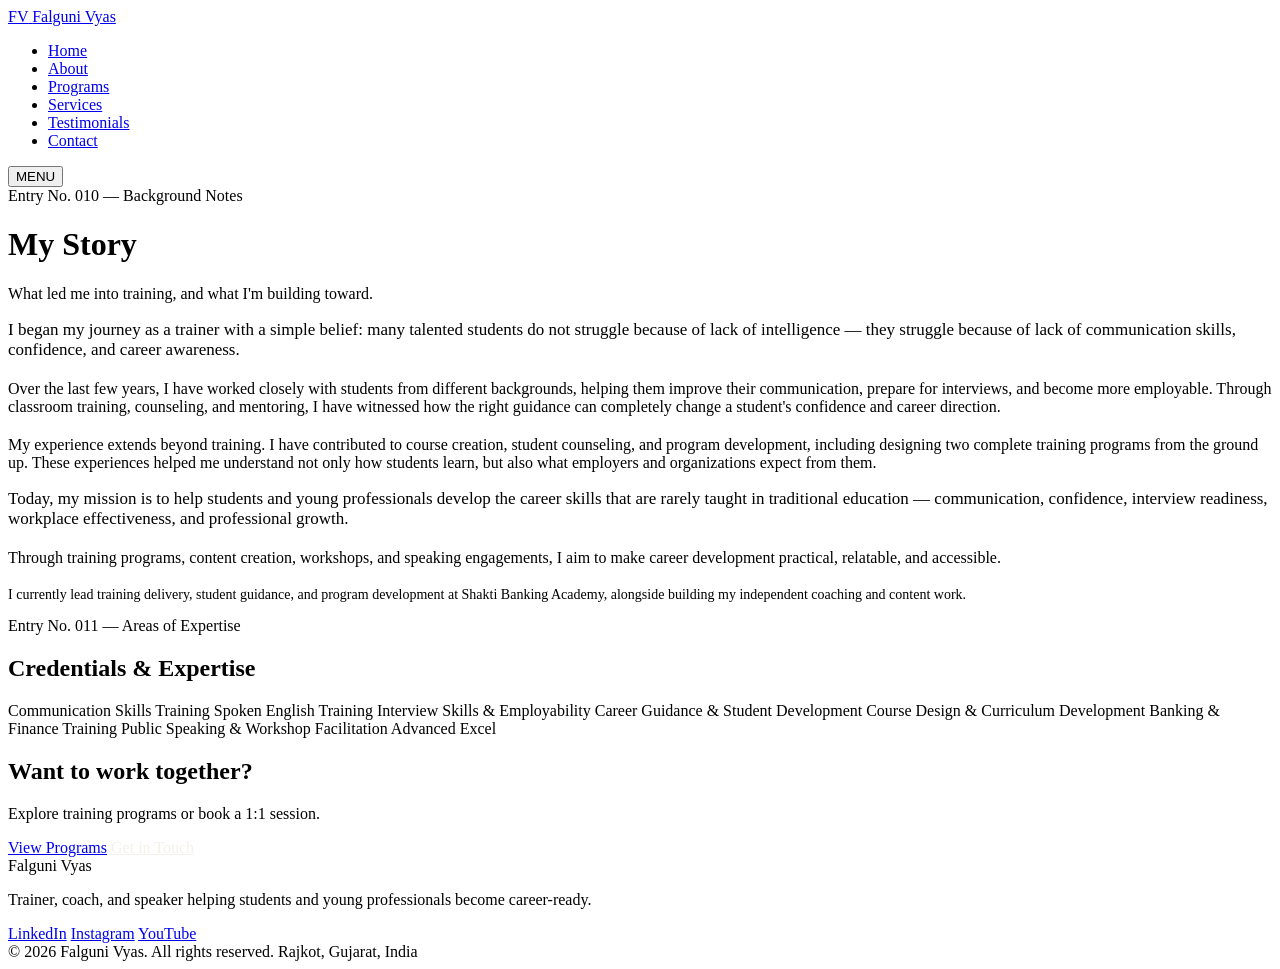
==== about.html @ 24bd7024 "Add files via upload" ====
<!DOCTYPE html>
<html lang="en">
<head>
<meta charset="UTF-8">
<meta name="viewport" content="width=device-width, initial-scale=1.0">
<title>About — Falguni Vyas</title>
<meta name="description" content="The story behind Falguni Vyas's work in communication, employability, and career guidance training.">
<link rel="stylesheet" href="assets/css/style.css">
</head>
<body>

<header class="site-header">
  <nav class="nav">
    <a href="index.html" class="brand">
      <span class="brand-mark">FV</span>
      <span class="brand-name">Falguni Vyas</span>
    </a>
    <ul class="nav-links">
      <li><a href="index.html">Home</a></li>
      <li><a href="about.html" class="active">About</a></li>
      <li><a href="programs.html">Programs</a></li>
      <li><a href="services.html">Services</a></li>
      <li><a href="testimonials.html">Testimonials</a></li>
      <li><a href="contact.html">Contact</a></li>
    </ul>
    <button class="nav-toggle" aria-label="Toggle menu">MENU</button>
  </nav>
</header>

<div class="page-header">
  <div class="wrap">
    <div class="entry-no">Entry No. 010 — Background Notes</div>
    <h1>My Story</h1>
    <p>What led me into training, and what I'm building toward.</p>
  </div>
</div>

<main>
  <section>
    <div class="wrap">
      <div class="split-2">
        <div>
          <p style="font-size:17px;color:var(--ink);">
            I began my journey as a trainer with a simple belief: many talented students do not struggle because of lack of intelligence — they struggle because of lack of communication skills, confidence, and career awareness.
          </p>
          <p style="margin-top:20px;">
            Over the last few years, I have worked closely with students from different backgrounds, helping them improve their communication, prepare for interviews, and become more employable. Through classroom training, counseling, and mentoring, I have witnessed how the right guidance can completely change a student's confidence and career direction.
          </p>
          <p style="margin-top:20px;">
            My experience extends beyond training. I have contributed to course creation, student counseling, and program development, including designing two complete training programs from the ground up. These experiences helped me understand not only how students learn, but also what employers and organizations expect from them.
          </p>
        </div>
        <div>
          <p style="font-size:17px;color:var(--ink);">
            Today, my mission is to help students and young professionals develop the career skills that are rarely taught in traditional education — communication, confidence, interview readiness, workplace effectiveness, and professional growth.
          </p>
          <p style="margin-top:20px;">
            Through training programs, content creation, workshops, and speaking engagements, I aim to make career development practical, relatable, and accessible.
          </p>
          <p style="margin-top:20px;font-size:14px;">
            I currently lead training delivery, student guidance, and program development at Shakti Banking Academy, alongside building my independent coaching and content work.
          </p>
        </div>
      </div>

      <div class="divider"></div>

      <div class="entry-no">Entry No. 011 — Areas of Expertise</div>
      <h2>Credentials &amp; Expertise</h2>
      <div class="credential-tags">
        <span>Communication Skills Training</span>
        <span>Spoken English Training</span>
        <span>Interview Skills &amp; Employability</span>
        <span>Career Guidance &amp; Student Development</span>
        <span>Course Design &amp; Curriculum Development</span>
        <span>Banking &amp; Finance Training</span>
        <span>Public Speaking &amp; Workshop Facilitation</span>
        <span>Advanced Excel</span>
      </div>
    </div>
  </section>

  <section class="cta-band">
    <div class="wrap">
      <h2>Want to work together?</h2>
      <p>Explore training programs or book a 1:1 session.</p>
      <div class="btn-row">
        <a href="programs.html" class="btn btn-brass">View Programs</a>
        <a href="contact.html" class="btn btn-outline" style="color:#F4F1EA;border-color:#F4F1EA;">Get in Touch</a>
      </div>
    </div>
  </section>
</main>

<footer class="site-footer">
  <div class="wrap">
    <div class="footer-grid">
      <div>
        <div class="footer-brand">Falguni Vyas</div>
        <p class="footer-tag">Trainer, coach, and speaker helping students and young professionals become career-ready.</p>
      </div>
      <div class="footer-socials">
        <a href="https://www.linkedin.com/in/falguni-vyas" target="_blank" rel="noopener">LinkedIn</a>
        <a href="https://instagram.com/falgunievyas" target="_blank" rel="noopener">Instagram</a>
        <a href="https://youtube.com/@falgunivyas-neurogpt" target="_blank" rel="noopener">YouTube</a>
      </div>
    </div>
    <div class="wrap" style="padding:0;">
      <div class="footer-bottom">
        <span>&copy; 2026 Falguni Vyas. All rights reserved.</span>
        <span>Rajkot, Gujarat, India</span>
      </div>
    </div>
  </div>
</footer>

<script src="assets/js/main.js"></script>
</body>
</html>
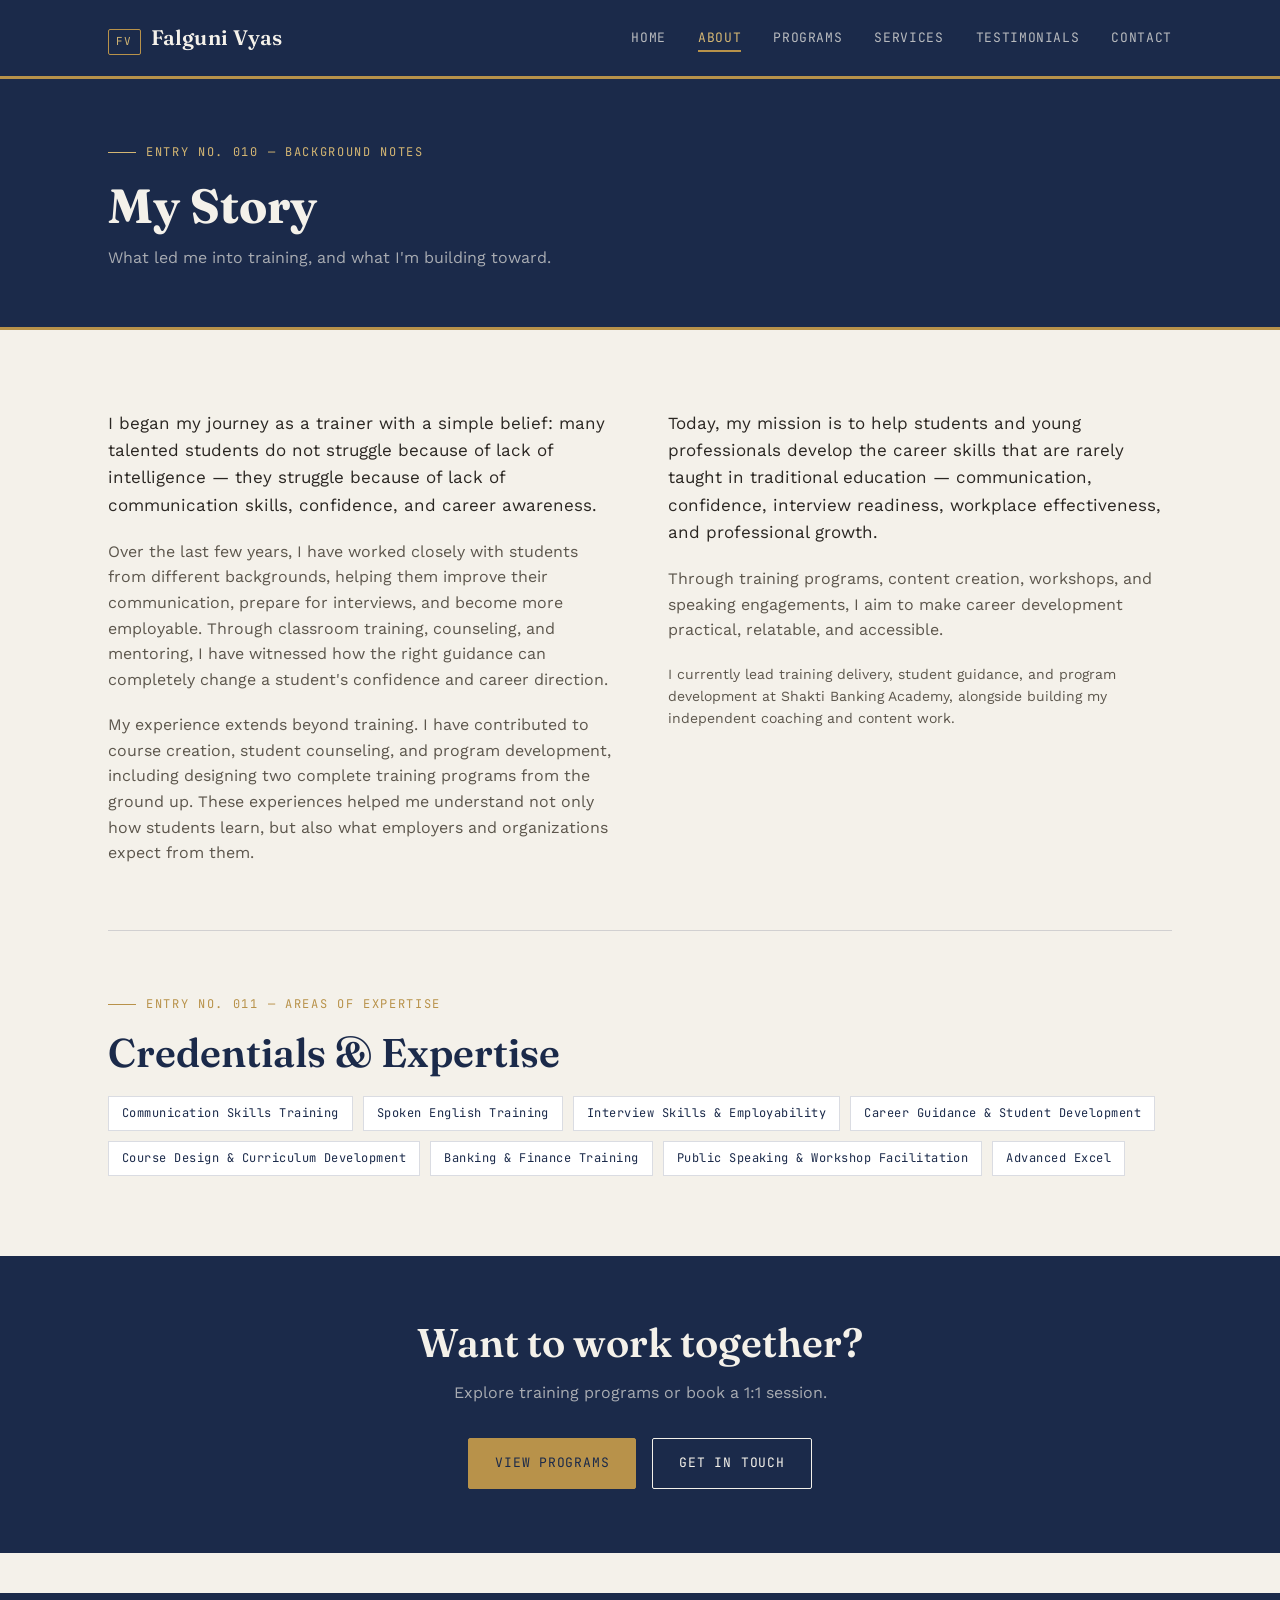
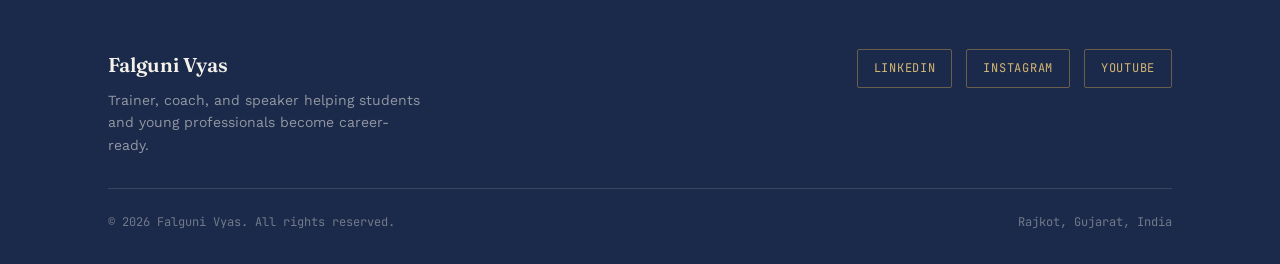
==== commit d2e66226: "Add files via upload" ====
--- a/about.html
+++ b/about.html
@@ -5,7 +5,7 @@
 <meta name="viewport" content="width=device-width, initial-scale=1.0">
 <title>About — Falguni Vyas</title>
 <meta name="description" content="The story behind Falguni Vyas's work in communication, employability, and career guidance training.">
-<link rel="stylesheet" href="assets/css/style.css">
+<link rel="stylesheet" href="style.css">
 </head>
 <body>
 
@@ -114,6 +114,6 @@
   </div>
 </footer>
 
-<script src="assets/js/main.js"></script>
+<script src="main.js"></script>
 </body>
 </html>
--- a/style.css
+++ b/style.css
@@ -0,0 +1,807 @@
+/* ============================================
+   FALGUNI VYAS — PERSONAL PORTFOLIO
+   Theme: The Ledger (passbook / banking motif)
+   ============================================ */
+
+@import url('https://fonts.googleapis.com/css2?family=Fraunces:ital,opsz,wght@0,9..144,400;0,9..144,500;0,9..144,600;0,9..144,700;1,9..144,500&family=Work+Sans:wght@400;500;600;700&family=JetBrains+Mono:wght@400;500;600&display=swap');
+
+:root {
+  /* Color tokens */
+  --navy: #1B2A4A;
+  --navy-light: #2E3F63;
+  --brass: #B8924A;
+  --brass-soft: #D4B673;
+  --paper: #F4F1EA;
+  --paper-dim: #ECE7DA;
+  --ink: #2A2622;
+  --ink-soft: #5C564C;
+  --maroon: #7A2E2E;
+  --line: rgba(27, 42, 74, 0.16);
+  --line-soft: rgba(27, 42, 74, 0.08);
+
+  /* Type */
+  --font-display: 'Fraunces', serif;
+  --font-body: 'Work Sans', sans-serif;
+  --font-mono: 'JetBrains Mono', monospace;
+
+  /* Layout */
+  --max-width: 1120px;
+  --radius: 2px;
+}
+
+* { box-sizing: border-box; margin: 0; padding: 0; }
+
+html { scroll-behavior: smooth; }
+
+body {
+  font-family: var(--font-body);
+  background: var(--paper);
+  color: var(--ink);
+  line-height: 1.6;
+  font-size: 16px;
+  -webkit-font-smoothing: antialiased;
+}
+
+img { max-width: 100%; display: block; }
+
+a { color: inherit; text-decoration: none; }
+
+::selection { background: var(--brass-soft); color: var(--navy); }
+
+:focus-visible {
+  outline: 2px solid var(--brass);
+  outline-offset: 3px;
+}
+
+@media (prefers-reduced-motion: reduce) {
+  *, *::before, *::after {
+    animation-duration: 0.01ms !important;
+    transition-duration: 0.01ms !important;
+    scroll-behavior: auto !important;
+  }
+}
+
+/* ============================================
+   TEXTURE — faint ledger ruling on the page
+   ============================================ */
+.ledger-bg {
+  background-image: repeating-linear-gradient(
+    to bottom,
+    transparent 0,
+    transparent 38px,
+    var(--line-soft) 38px,
+    var(--line-soft) 39px
+  );
+}
+
+/* ============================================
+   LAYOUT SHELL
+   ============================================ */
+.wrap {
+  max-width: var(--max-width);
+  margin: 0 auto;
+  padding: 0 28px;
+}
+
+section { padding: 80px 0; }
+@media (max-width: 720px) {
+  section { padding: 56px 0; }
+}
+
+/* ============================================
+   HEADER / NAV — styled as a passbook cover strip
+   ============================================ */
+.site-header {
+  background: var(--navy);
+  border-bottom: 3px solid var(--brass);
+  position: sticky;
+  top: 0;
+  z-index: 100;
+}
+
+.nav {
+  max-width: var(--max-width);
+  margin: 0 auto;
+  padding: 0 28px;
+  display: flex;
+  align-items: center;
+  justify-content: space-between;
+  height: 76px;
+}
+
+.brand {
+  display: flex;
+  align-items: baseline;
+  gap: 10px;
+  color: var(--paper);
+}
+
+.brand-mark {
+  font-family: var(--font-mono);
+  font-size: 11px;
+  letter-spacing: 0.12em;
+  color: var(--brass-soft);
+  border: 1px solid var(--brass);
+  padding: 3px 7px;
+  border-radius: var(--radius);
+}
+
+.brand-name {
+  font-family: var(--font-display);
+  font-weight: 600;
+  font-size: 21px;
+  letter-spacing: 0.01em;
+}
+
+.nav-links {
+  display: flex;
+  gap: 32px;
+  list-style: none;
+  font-family: var(--font-mono);
+  font-size: 13px;
+  letter-spacing: 0.05em;
+  text-transform: uppercase;
+}
+
+.nav-links a {
+  color: rgba(244, 241, 234, 0.72);
+  position: relative;
+  padding: 4px 0;
+  transition: color 0.2s ease;
+}
+
+.nav-links a:hover,
+.nav-links a.active {
+  color: var(--brass-soft);
+}
+
+.nav-links a.active::after {
+  content: '';
+  position: absolute;
+  bottom: -2px;
+  left: 0;
+  right: 0;
+  height: 2px;
+  background: var(--brass);
+}
+
+.nav-toggle {
+  display: none;
+  background: none;
+  border: 1px solid var(--brass);
+  color: var(--paper);
+  font-family: var(--font-mono);
+  font-size: 12px;
+  padding: 8px 12px;
+  cursor: pointer;
+  border-radius: var(--radius);
+}
+
+@media (max-width: 760px) {
+  .nav-links {
+    position: absolute;
+    top: 76px;
+    left: 0;
+    right: 0;
+    background: var(--navy);
+    flex-direction: column;
+    gap: 0;
+    border-bottom: 3px solid var(--brass);
+    display: none;
+  }
+  .nav-links.open { display: flex; }
+  .nav-links a {
+    display: block;
+    padding: 16px 28px;
+    border-top: 1px solid rgba(244,241,234,0.08);
+  }
+  .nav-links a.active::after { display: none; }
+  .nav-links a.active { background: rgba(184,146,74,0.12); }
+  .nav-toggle { display: block; }
+}
+
+/* ============================================
+   EYEBROW / ENTRY NUMBER — ledger entry styling
+   ============================================ */
+.entry-no {
+  font-family: var(--font-mono);
+  font-size: 12px;
+  letter-spacing: 0.14em;
+  text-transform: uppercase;
+  color: var(--brass);
+  display: flex;
+  align-items: center;
+  gap: 10px;
+  margin-bottom: 16px;
+}
+
+.entry-no::before {
+  content: '';
+  width: 28px;
+  height: 1px;
+  background: var(--brass);
+}
+
+/* ============================================
+   TYPOGRAPHY
+   ============================================ */
+h1, h2, h3, h4 {
+  font-family: var(--font-display);
+  color: var(--navy);
+  font-weight: 600;
+  line-height: 1.15;
+}
+
+h1 { font-size: clamp(38px, 5.4vw, 64px); font-weight: 700; }
+h2 { font-size: clamp(28px, 3.6vw, 40px); }
+h3 { font-size: clamp(20px, 2.4vw, 24px); }
+
+p { color: var(--ink-soft); }
+
+.lede {
+  font-size: clamp(17px, 1.6vw, 20px);
+  color: var(--ink-soft);
+  max-width: 620px;
+}
+
+.mono-label {
+  font-family: var(--font-mono);
+  font-size: 12px;
+  letter-spacing: 0.1em;
+  text-transform: uppercase;
+  color: var(--ink-soft);
+}
+
+/* ============================================
+   BUTTONS
+   ============================================ */
+.btn {
+  display: inline-flex;
+  align-items: center;
+  gap: 8px;
+  font-family: var(--font-mono);
+  font-size: 13px;
+  letter-spacing: 0.06em;
+  text-transform: uppercase;
+  padding: 14px 26px;
+  border-radius: var(--radius);
+  border: 1px solid transparent;
+  cursor: pointer;
+  transition: transform 0.15s ease, background 0.2s ease, color 0.2s ease, border-color 0.2s ease;
+}
+
+.btn-primary {
+  background: var(--navy);
+  color: var(--paper);
+  border-color: var(--navy);
+}
+.btn-primary:hover { background: var(--navy-light); transform: translateY(-1px); }
+
+.btn-brass {
+  background: var(--brass);
+  color: var(--navy);
+  border-color: var(--brass);
+}
+.btn-brass:hover { background: var(--brass-soft); transform: translateY(-1px); }
+
+.btn-outline {
+  background: transparent;
+  color: var(--navy);
+  border-color: var(--navy);
+}
+.btn-outline:hover { background: var(--navy); color: var(--paper); }
+
+.btn-row { display: flex; gap: 16px; flex-wrap: wrap; margin-top: 32px; }
+
+/* ============================================
+   HERO
+   ============================================ */
+.hero {
+  padding: 100px 0 80px;
+  position: relative;
+}
+
+.hero-grid {
+  display: grid;
+  grid-template-columns: 1.3fr 0.9fr;
+  gap: 64px;
+  align-items: center;
+}
+
+@media (max-width: 880px) {
+  .hero-grid { grid-template-columns: 1fr; gap: 40px; }
+}
+
+.hero-portrait {
+  position: relative;
+  background: var(--navy);
+  border: 1px solid var(--brass);
+  padding: 18px;
+}
+
+.hero-portrait img {
+  width: 100%;
+  aspect-ratio: 4/5;
+  object-fit: cover;
+  filter: grayscale(8%) contrast(1.02);
+}
+
+.hero-portrait-cap {
+  font-family: var(--font-mono);
+  font-size: 11px;
+  letter-spacing: 0.08em;
+  color: var(--brass-soft);
+  text-transform: uppercase;
+  padding-top: 12px;
+  display: flex;
+  justify-content: space-between;
+}
+
+.tagline-stamp {
+  position: absolute;
+  top: -18px;
+  right: -18px;
+  background: var(--maroon);
+  color: var(--paper);
+  font-family: var(--font-mono);
+  font-size: 11px;
+  letter-spacing: 0.08em;
+  text-transform: uppercase;
+  padding: 10px 14px;
+  border: 1px solid rgba(244,241,234,0.4);
+  transform: rotate(4deg);
+  box-shadow: 0 4px 14px rgba(0,0,0,0.18);
+}
+
+/* ============================================
+   LEDGER STAT ROWS — signature element
+   ============================================ */
+.ledger-book {
+  background: #fff;
+  border: 1px solid var(--line);
+  box-shadow: 0 2px 0 var(--line), 0 18px 40px -24px rgba(27,42,74,0.25);
+}
+
+.ledger-head {
+  display: grid;
+  grid-template-columns: 1fr 140px;
+  padding: 14px 24px;
+  background: var(--navy);
+  color: var(--brass-soft);
+  font-family: var(--font-mono);
+  font-size: 11px;
+  letter-spacing: 0.1em;
+  text-transform: uppercase;
+}
+
+.ledger-row {
+  display: grid;
+  grid-template-columns: 1fr 140px;
+  align-items: baseline;
+  padding: 20px 24px;
+  border-bottom: 1px solid var(--line-soft);
+  gap: 16px;
+}
+
+.ledger-row:last-child { border-bottom: none; }
+
+.ledger-row .desc { color: var(--ink); font-size: 15px; }
+.ledger-row .desc strong { color: var(--navy); }
+
+.ledger-row .amount {
+  font-family: var(--font-mono);
+  font-size: 19px;
+  font-weight: 600;
+  color: var(--maroon);
+  text-align: right;
+}
+
+@media (max-width: 560px) {
+  .ledger-head, .ledger-row { grid-template-columns: 1fr; gap: 4px; }
+  .ledger-row .amount { text-align: left; font-size: 22px; }
+  .ledger-head .col-2 { display: none; }
+}
+
+/* ============================================
+   CARD GRID — used for Programs / Services
+   ============================================ */
+.card-grid {
+  display: grid;
+  grid-template-columns: repeat(2, 1fr);
+  gap: 1px;
+  background: var(--line);
+  border: 1px solid var(--line);
+}
+
+@media (max-width: 720px) {
+  .card-grid { grid-template-columns: 1fr; }
+}
+
+.card {
+  background: var(--paper);
+  padding: 36px;
+  position: relative;
+  transition: background 0.2s ease;
+}
+
+.card:hover { background: #fff; }
+
+.card .entry-no { margin-bottom: 14px; }
+
+.card h3 { margin-bottom: 12px; }
+
+.card p { font-size: 15px; }
+
+.card-tag {
+  display: inline-block;
+  margin-top: 18px;
+  font-family: var(--font-mono);
+  font-size: 11px;
+  letter-spacing: 0.08em;
+  text-transform: uppercase;
+  color: var(--navy);
+  border: 1px solid var(--line);
+  padding: 5px 10px;
+}
+
+/* ============================================
+   SERVICE ROW (price-list / ledger style)
+   ============================================ */
+.service-list { border: 1px solid var(--line); background: #fff; }
+
+.service-row {
+  display: grid;
+  grid-template-columns: 90px 1fr auto auto;
+  align-items: center;
+  gap: 20px;
+  padding: 26px 28px;
+  border-bottom: 1px solid var(--line-soft);
+}
+
+.service-row:last-child { border-bottom: none; }
+
+.service-row .idx {
+  font-family: var(--font-mono);
+  color: var(--brass);
+  font-size: 13px;
+}
+
+.service-row h4 {
+  font-family: var(--font-display);
+  font-size: 18px;
+  color: var(--navy);
+  margin-bottom: 4px;
+}
+
+.service-row .sub { font-size: 14px; color: var(--ink-soft); }
+
+.service-row .price {
+  font-family: var(--font-mono);
+  font-size: 16px;
+  color: var(--maroon);
+  font-weight: 600;
+  white-space: nowrap;
+}
+
+@media (max-width: 680px) {
+  .service-row {
+    grid-template-columns: 1fr;
+    gap: 8px;
+  }
+  .service-row .idx { order: -1; }
+}
+
+/* ============================================
+   SECTION HEADERS
+   ============================================ */
+.section-head {
+  margin-bottom: 48px;
+  max-width: 640px;
+}
+
+.section-head h2 { margin-bottom: 14px; }
+
+/* ============================================
+   TESTIMONIALS GRID
+   ============================================ */
+.testi-grid {
+  display: grid;
+  grid-template-columns: repeat(3, 1fr);
+  gap: 20px;
+}
+
+@media (max-width: 900px) { .testi-grid { grid-template-columns: repeat(2, 1fr); } }
+@media (max-width: 600px) { .testi-grid { grid-template-columns: 1fr; } }
+
+.testi-card {
+  background: #fff;
+  border: 1px solid var(--line);
+  padding: 12px;
+  transition: transform 0.2s ease, box-shadow 0.2s ease;
+}
+
+.testi-card:hover {
+  transform: translateY(-3px);
+  box-shadow: 0 14px 28px -18px rgba(27,42,74,0.3);
+}
+
+.testi-card img {
+  width: 100%;
+  border: 1px solid var(--line-soft);
+}
+
+.testi-card .cap {
+  font-family: var(--font-mono);
+  font-size: 11px;
+  color: var(--ink-soft);
+  padding: 10px 4px 4px;
+  text-align: center;
+  letter-spacing: 0.04em;
+}
+
+.testi-placeholder {
+  aspect-ratio: 3/4;
+  background: var(--paper-dim);
+  border: 1px dashed var(--line);
+  display: flex;
+  align-items: center;
+  justify-content: center;
+  font-family: var(--font-mono);
+  font-size: 12px;
+  color: var(--ink-soft);
+  text-align: center;
+  padding: 16px;
+}
+
+/* ============================================
+   TESTIMONIAL QUOTE CARDS — ledger entry style
+   ============================================ */
+.quote-grid {
+  display: grid;
+  grid-template-columns: repeat(3, 1fr);
+  gap: 1px;
+  background: var(--line);
+  border: 1px solid var(--line);
+}
+
+@media (max-width: 900px) { .quote-grid { grid-template-columns: repeat(2, 1fr); } }
+@media (max-width: 620px) { .quote-grid { grid-template-columns: 1fr; } }
+
+.quote-card {
+  background: #fff;
+  padding: 28px 26px;
+  display: flex;
+  flex-direction: column;
+  min-height: 220px;
+}
+
+.quote-card.featured {
+  background: var(--paper);
+  border-left: 3px solid var(--brass);
+}
+
+.quote-mark {
+  font-family: var(--font-display);
+  font-size: 36px;
+  color: var(--brass);
+  line-height: 1;
+  margin-bottom: 6px;
+}
+
+.quote-text {
+  font-size: 14.5px;
+  color: var(--ink);
+  flex-grow: 1;
+  line-height: 1.55;
+}
+
+.quote-footer {
+  display: flex;
+  justify-content: space-between;
+  align-items: baseline;
+  margin-top: 18px;
+  padding-top: 14px;
+  border-top: 1px solid var(--line-soft);
+}
+
+.quote-name {
+  font-family: var(--font-display);
+  font-weight: 600;
+  font-size: 14px;
+  color: var(--navy);
+}
+
+.quote-tag {
+  font-family: var(--font-mono);
+  font-size: 10px;
+  letter-spacing: 0.06em;
+  text-transform: uppercase;
+  color: var(--maroon);
+}
+
+.section-divider-label {
+  font-family: var(--font-mono);
+  font-size: 12px;
+  letter-spacing: 0.1em;
+  text-transform: uppercase;
+  color: var(--ink-soft);
+  display: flex;
+  align-items: center;
+  gap: 14px;
+  margin: 56px 0 24px;
+}
+
+.section-divider-label::after {
+  content: '';
+  flex: 1;
+  height: 1px;
+  background: var(--line);
+}
+
+.rating-strip {
+  display: flex;
+  align-items: baseline;
+  gap: 14px;
+  margin-bottom: 8px;
+}
+
+.rating-strip .num {
+  font-family: var(--font-mono);
+  font-size: 32px;
+  font-weight: 600;
+  color: var(--maroon);
+}
+
+.rating-strip .label {
+  font-size: 14px;
+  color: var(--ink-soft);
+}
+
+/* ============================================
+   FOOTER
+   ============================================ */
+.site-footer {
+  background: var(--navy);
+  color: rgba(244,241,234,0.7);
+  padding: 56px 0 32px;
+  margin-top: 40px;
+}
+
+.footer-grid {
+  display: flex;
+  justify-content: space-between;
+  align-items: flex-start;
+  flex-wrap: wrap;
+  gap: 32px;
+  padding-bottom: 32px;
+  border-bottom: 1px solid rgba(244,241,234,0.14);
+}
+
+.footer-brand {
+  font-family: var(--font-display);
+  color: var(--paper);
+  font-size: 20px;
+  font-weight: 600;
+}
+
+.footer-tag {
+  font-size: 14px;
+  margin-top: 8px;
+  max-width: 320px;
+  color: rgba(244,241,234,0.55);
+}
+
+.footer-socials {
+  display: flex;
+  gap: 14px;
+}
+
+.footer-socials a {
+  font-family: var(--font-mono);
+  font-size: 12px;
+  letter-spacing: 0.06em;
+  text-transform: uppercase;
+  border: 1px solid rgba(184,146,74,0.5);
+  color: var(--brass-soft);
+  padding: 9px 16px;
+  border-radius: var(--radius);
+  transition: background 0.2s ease, color 0.2s ease;
+}
+
+.footer-socials a:hover {
+  background: var(--brass);
+  color: var(--navy);
+}
+
+.footer-bottom {
+  display: flex;
+  justify-content: space-between;
+  flex-wrap: wrap;
+  gap: 12px;
+  padding-top: 24px;
+  font-family: var(--font-mono);
+  font-size: 12px;
+  color: rgba(244,241,234,0.4);
+}
+
+/* ============================================
+   PAGE HEADER (used on non-home pages)
+   ============================================ */
+.page-header {
+  background: var(--navy);
+  padding: 64px 0 56px;
+  border-bottom: 3px solid var(--brass);
+}
+
+.page-header .entry-no { color: var(--brass-soft); }
+.page-header .entry-no::before { background: var(--brass-soft); }
+.page-header h1 { color: var(--paper); font-size: clamp(32px, 4.4vw, 48px); }
+.page-header p { color: rgba(244,241,234,0.65); margin-top: 12px; max-width: 560px; }
+
+/* ============================================
+   UTILITY
+   ============================================ */
+.split-2 {
+  display: grid;
+  grid-template-columns: 1fr 1fr;
+  gap: 56px;
+}
+@media (max-width: 800px) { .split-2 { grid-template-columns: 1fr; } }
+
+.divider {
+  height: 1px;
+  background: var(--line);
+  margin: 64px 0;
+}
+
+.credential-tags {
+  display: flex;
+  flex-wrap: wrap;
+  gap: 10px;
+  margin-top: 20px;
+}
+
+.credential-tags span {
+  font-family: var(--font-mono);
+  font-size: 12px;
+  letter-spacing: 0.04em;
+  border: 1px solid var(--line);
+  background: #fff;
+  padding: 7px 13px;
+  color: var(--navy);
+}
+
+.cta-band {
+  background: var(--navy);
+  padding: 64px 0;
+  text-align: center;
+}
+.cta-band h2 { color: var(--paper); }
+.cta-band p { color: rgba(244,241,234,0.65); margin: 14px auto 0; }
+.cta-band .btn-row { justify-content: center; }
+
+.form-block { display: flex; flex-direction: column; gap: 18px; max-width: 520px; }
+.form-block label {
+  font-family: var(--font-mono);
+  font-size: 12px;
+  letter-spacing: 0.06em;
+  text-transform: uppercase;
+  color: var(--navy);
+  margin-bottom: 6px;
+  display: block;
+}
+.form-block input, .form-block textarea {
+  width: 100%;
+  font-family: var(--font-body);
+  font-size: 15px;
+  padding: 13px 14px;
+  border: 1px solid var(--line);
+  background: #fff;
+  color: var(--ink);
+  border-radius: var(--radius);
+}
+.form-block input:focus, .form-block textarea:focus {
+  outline: none;
+  border-color: var(--brass);
+}
+.form-block textarea { min-height: 130px; resize: vertical; }
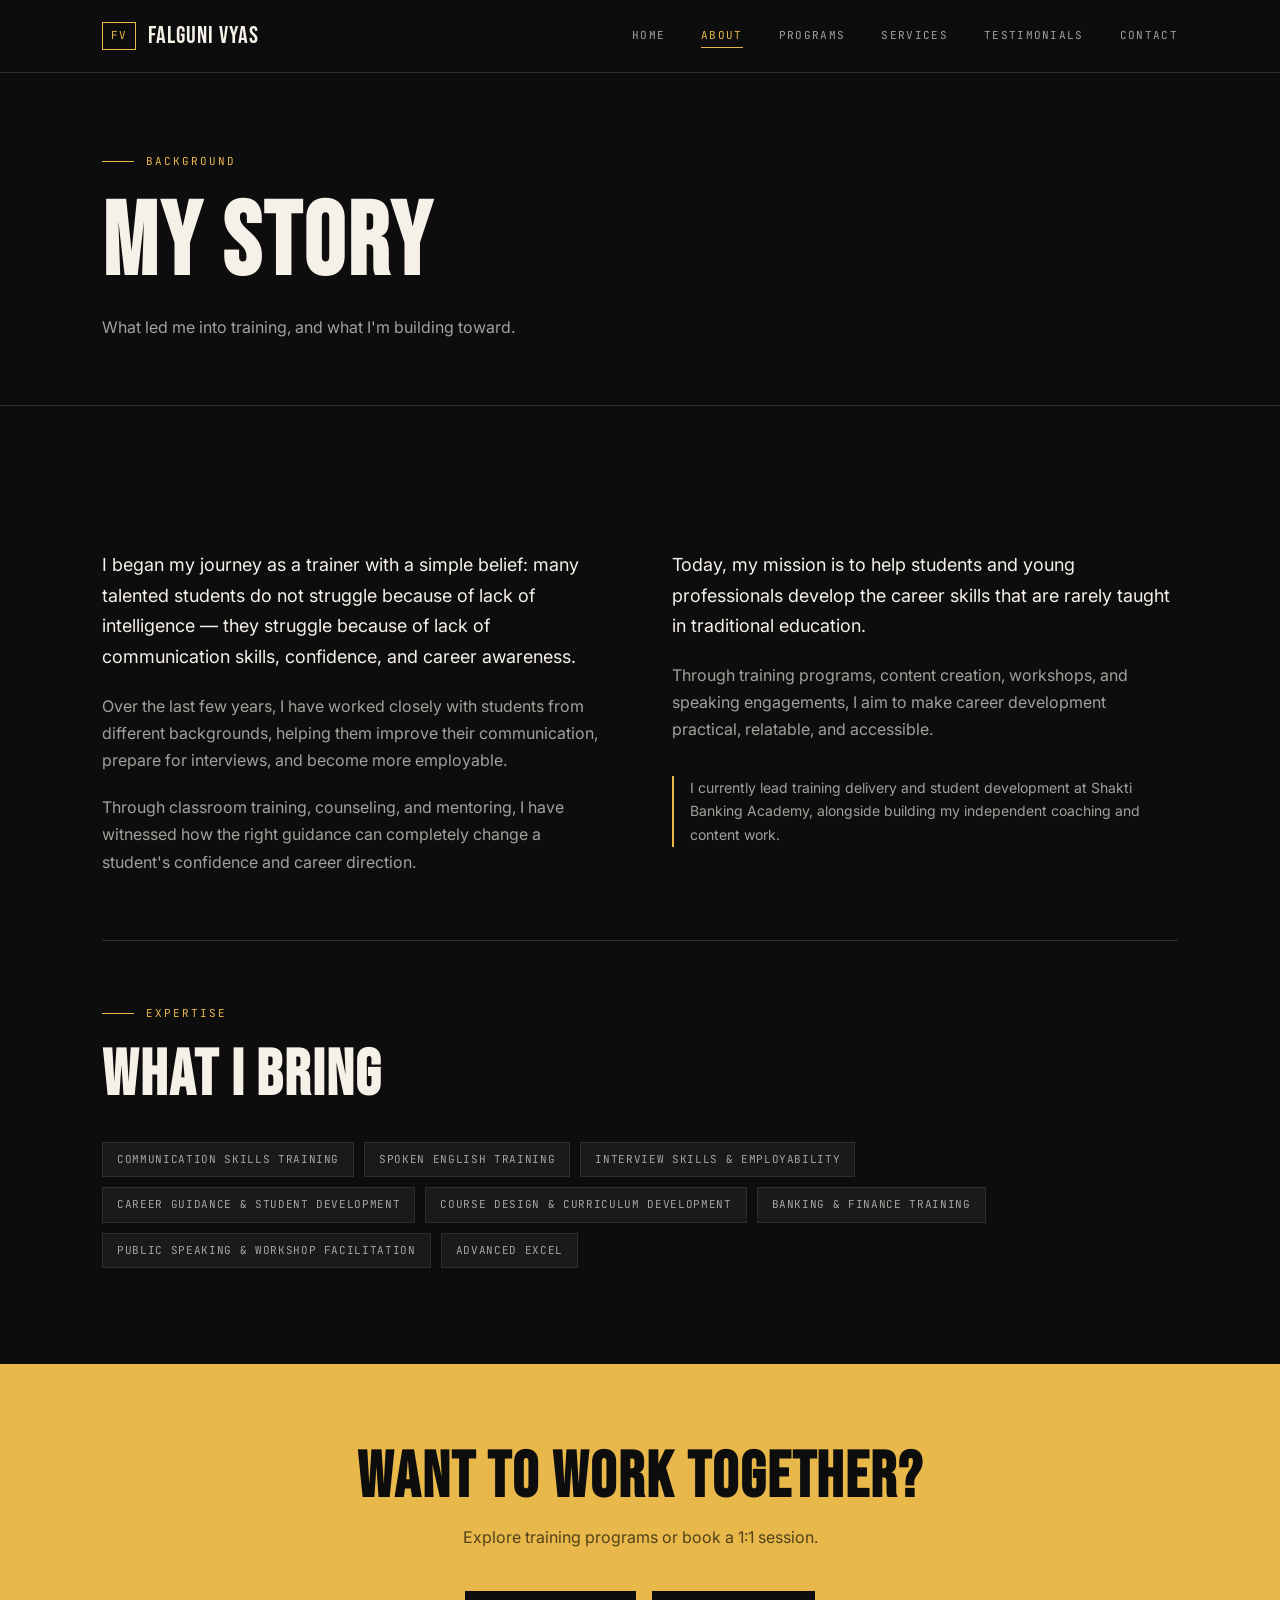
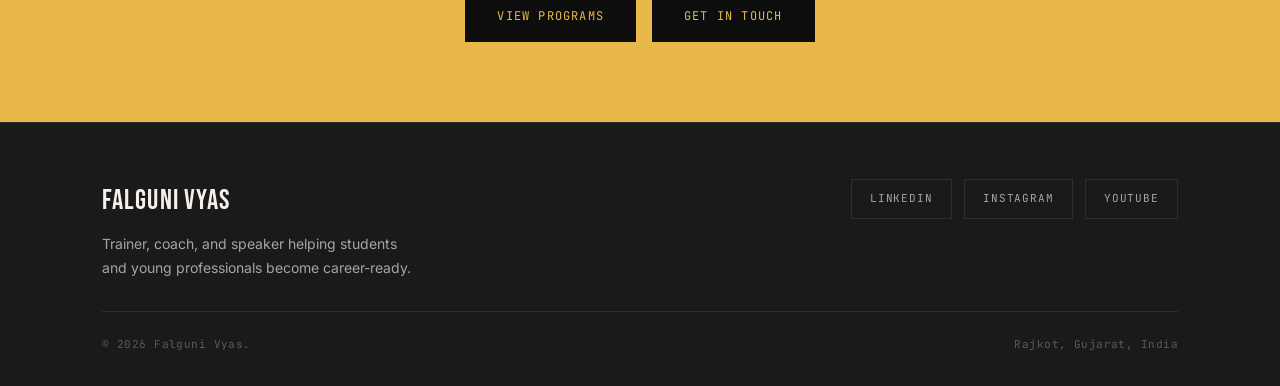
==== commit e257a38f: "Add files via upload" ====
--- a/about.html
+++ b/about.html
@@ -4,17 +4,12 @@
 <meta charset="UTF-8">
 <meta name="viewport" content="width=device-width, initial-scale=1.0">
 <title>About — Falguni Vyas</title>
-<meta name="description" content="The story behind Falguni Vyas's work in communication, employability, and career guidance training.">
 <link rel="stylesheet" href="style.css">
 </head>
 <body>
-
 <header class="site-header">
   <nav class="nav">
-    <a href="index.html" class="brand">
-      <span class="brand-mark">FV</span>
-      <span class="brand-name">Falguni Vyas</span>
-    </a>
+    <a href="index.html" class="brand"><span class="brand-mark">FV</span><span class="brand-name">Falguni Vyas</span></a>
     <ul class="nav-links">
       <li><a href="index.html">Home</a></li>
       <li><a href="about.html" class="active">About</a></li>
@@ -23,14 +18,14 @@
       <li><a href="testimonials.html">Testimonials</a></li>
       <li><a href="contact.html">Contact</a></li>
     </ul>
-    <button class="nav-toggle" aria-label="Toggle menu">MENU</button>
+    <button class="nav-toggle">MENU</button>
   </nav>
 </header>
 
 <div class="page-header">
   <div class="wrap">
-    <div class="entry-no">Entry No. 010 — Background Notes</div>
-    <h1>My Story</h1>
+    <div class="eyebrow">Background</div>
+    <h1>MY STORY</h1>
     <p>What led me into training, and what I'm building toward.</p>
   </div>
 </div>
@@ -40,80 +35,59 @@
     <div class="wrap">
       <div class="split-2">
         <div>
-          <p style="font-size:17px;color:var(--ink);">
-            I began my journey as a trainer with a simple belief: many talented students do not struggle because of lack of intelligence — they struggle because of lack of communication skills, confidence, and career awareness.
-          </p>
-          <p style="margin-top:20px;">
-            Over the last few years, I have worked closely with students from different backgrounds, helping them improve their communication, prepare for interviews, and become more employable. Through classroom training, counseling, and mentoring, I have witnessed how the right guidance can completely change a student's confidence and career direction.
-          </p>
-          <p style="margin-top:20px;">
-            My experience extends beyond training. I have contributed to course creation, student counseling, and program development, including designing two complete training programs from the ground up. These experiences helped me understand not only how students learn, but also what employers and organizations expect from them.
-          </p>
+          <p style="font-size:18px;color:var(--white);">I began my journey as a trainer with a simple belief: many talented students do not struggle because of lack of intelligence — they struggle because of lack of communication skills, confidence, and career awareness.</p>
+          <p>Over the last few years, I have worked closely with students from different backgrounds, helping them improve their communication, prepare for interviews, and become more employable.</p>
+          <p>Through classroom training, counseling, and mentoring, I have witnessed how the right guidance can completely change a student's confidence and career direction.</p>
         </div>
         <div>
-          <p style="font-size:17px;color:var(--ink);">
-            Today, my mission is to help students and young professionals develop the career skills that are rarely taught in traditional education — communication, confidence, interview readiness, workplace effectiveness, and professional growth.
-          </p>
-          <p style="margin-top:20px;">
-            Through training programs, content creation, workshops, and speaking engagements, I aim to make career development practical, relatable, and accessible.
-          </p>
-          <p style="margin-top:20px;font-size:14px;">
-            I currently lead training delivery, student guidance, and program development at Shakti Banking Academy, alongside building my independent coaching and content work.
-          </p>
+          <p style="font-size:18px;color:var(--white);">Today, my mission is to help students and young professionals develop the career skills that are rarely taught in traditional education.</p>
+          <p>Through training programs, content creation, workshops, and speaking engagements, I aim to make career development practical, relatable, and accessible.</p>
+          <p style="font-size:14px;color:var(--white-dim);margin-top:32px;border-left:2px solid var(--gold);padding-left:16px;">I currently lead training delivery and student development at Shakti Banking Academy, alongside building my independent coaching and content work.</p>
         </div>
       </div>
 
       <div class="divider"></div>
 
-      <div class="entry-no">Entry No. 011 — Areas of Expertise</div>
-      <h2>Credentials &amp; Expertise</h2>
+      <div class="eyebrow">Expertise</div>
+      <h2>WHAT I BRING</h2>
       <div class="credential-tags">
         <span>Communication Skills Training</span>
         <span>Spoken English Training</span>
-        <span>Interview Skills &amp; Employability</span>
-        <span>Career Guidance &amp; Student Development</span>
-        <span>Course Design &amp; Curriculum Development</span>
-        <span>Banking &amp; Finance Training</span>
-        <span>Public Speaking &amp; Workshop Facilitation</span>
+        <span>Interview Skills & Employability</span>
+        <span>Career Guidance & Student Development</span>
+        <span>Course Design & Curriculum Development</span>
+        <span>Banking & Finance Training</span>
+        <span>Public Speaking & Workshop Facilitation</span>
         <span>Advanced Excel</span>
       </div>
     </div>
   </section>
 
-  <section class="cta-band">
+  <div class="cta-band">
     <div class="wrap">
-      <h2>Want to work together?</h2>
+      <h2>WANT TO WORK TOGETHER?</h2>
       <p>Explore training programs or book a 1:1 session.</p>
       <div class="btn-row">
-        <a href="programs.html" class="btn btn-brass">View Programs</a>
-        <a href="contact.html" class="btn btn-outline" style="color:#F4F1EA;border-color:#F4F1EA;">Get in Touch</a>
+        <a href="programs.html" class="btn btn-dark">View Programs</a>
+        <a href="contact.html" class="btn btn-dark">Get in Touch</a>
       </div>
     </div>
-  </section>
+  </div>
 </main>
 
 <footer class="site-footer">
   <div class="wrap">
     <div class="footer-grid">
-      <div>
-        <div class="footer-brand">Falguni Vyas</div>
-        <p class="footer-tag">Trainer, coach, and speaker helping students and young professionals become career-ready.</p>
-      </div>
+      <div><div class="footer-brand">Falguni Vyas</div><p class="footer-tag">Trainer, coach, and speaker helping students and young professionals become career-ready.</p></div>
       <div class="footer-socials">
-        <a href="https://www.linkedin.com/in/falguni-vyas" target="_blank" rel="noopener">LinkedIn</a>
-        <a href="https://instagram.com/falgunievyas" target="_blank" rel="noopener">Instagram</a>
-        <a href="https://youtube.com/@falgunivyas-neurogpt" target="_blank" rel="noopener">YouTube</a>
+        <a href="https://www.linkedin.com/in/falguni-vyas" target="_blank">LinkedIn</a>
+        <a href="https://instagram.com/falgunievyas" target="_blank">Instagram</a>
+        <a href="https://youtube.com/@falgunivyas-neurogpt" target="_blank">YouTube</a>
       </div>
     </div>
-    <div class="wrap" style="padding:0;">
-      <div class="footer-bottom">
-        <span>&copy; 2026 Falguni Vyas. All rights reserved.</span>
-        <span>Rajkot, Gujarat, India</span>
-      </div>
-    </div>
+    <div class="footer-bottom"><span>&copy; 2026 Falguni Vyas.</span><span>Rajkot, Gujarat, India</span></div>
   </div>
 </footer>
-
 <script src="main.js"></script>
 </body>
 </html>
--- a/style.css
+++ b/style.css
@@ -1,99 +1,53 @@
 /* ============================================
-   FALGUNI VYAS — PERSONAL PORTFOLIO
-   Theme: The Ledger (passbook / banking motif)
-   ============================================ */
-
-@import url('https://fonts.googleapis.com/css2?family=Fraunces:ital,opsz,wght@0,9..144,400;0,9..144,500;0,9..144,600;0,9..144,700;1,9..144,500&family=Work+Sans:wght@400;500;600;700&family=JetBrains+Mono:wght@400;500;600&display=swap');
+   FALGUNI VYAS — PORTFOLIO v2
+   Theme: The Stage (Dark Black + Electric Gold)
+   ============================================ */
+
+@import url('https://fonts.googleapis.com/css2?family=Bebas+Neue&family=Inter:wght@300;400;500;600;700&family=JetBrains+Mono:wght@400;500;600&display=swap');
 
 :root {
-  /* Color tokens */
-  --navy: #1B2A4A;
-  --navy-light: #2E3F63;
-  --brass: #B8924A;
-  --brass-soft: #D4B673;
-  --paper: #F4F1EA;
-  --paper-dim: #ECE7DA;
-  --ink: #2A2622;
-  --ink-soft: #5C564C;
-  --maroon: #7A2E2E;
-  --line: rgba(27, 42, 74, 0.16);
-  --line-soft: rgba(27, 42, 74, 0.08);
-
-  /* Type */
-  --font-display: 'Fraunces', serif;
-  --font-body: 'Work Sans', sans-serif;
-  --font-mono: 'JetBrains Mono', monospace;
-
-  /* Layout */
-  --max-width: 1120px;
+  --black:       #0D0D0D;
+  --black-card:  #1A1A1A;
+  --black-soft:  #242424;
+  --black-border:#2E2E2E;
+  --gold:        #E8B84B;
+  --gold-bright: #F5C842;
+  --gold-dim:    #A07B28;
+  --gold-glow:   rgba(232, 184, 75, 0.15);
+  --white:       #F5F0E8;
+  --white-dim:   rgba(245, 240, 232, 0.65);
+  --white-faint: rgba(245, 240, 232, 0.2);
+
+  --font-display: 'Bebas Neue', sans-serif;
+  --font-body:    'Inter', sans-serif;
+  --font-mono:    'JetBrains Mono', monospace;
+
+  --max-width: 1140px;
   --radius: 2px;
 }
 
 * { box-sizing: border-box; margin: 0; padding: 0; }
-
 html { scroll-behavior: smooth; }
 
 body {
   font-family: var(--font-body);
-  background: var(--paper);
-  color: var(--ink);
+  background: var(--black);
+  color: var(--white);
   line-height: 1.6;
   font-size: 16px;
   -webkit-font-smoothing: antialiased;
 }
 
 img { max-width: 100%; display: block; }
-
 a { color: inherit; text-decoration: none; }
-
-::selection { background: var(--brass-soft); color: var(--navy); }
-
-:focus-visible {
-  outline: 2px solid var(--brass);
-  outline-offset: 3px;
-}
-
-@media (prefers-reduced-motion: reduce) {
-  *, *::before, *::after {
-    animation-duration: 0.01ms !important;
-    transition-duration: 0.01ms !important;
-    scroll-behavior: auto !important;
-  }
-}
-
-/* ============================================
-   TEXTURE — faint ledger ruling on the page
-   ============================================ */
-.ledger-bg {
-  background-image: repeating-linear-gradient(
-    to bottom,
-    transparent 0,
-    transparent 38px,
-    var(--line-soft) 38px,
-    var(--line-soft) 39px
-  );
-}
-
-/* ============================================
-   LAYOUT SHELL
-   ============================================ */
-.wrap {
-  max-width: var(--max-width);
-  margin: 0 auto;
-  padding: 0 28px;
-}
-
-section { padding: 80px 0; }
-@media (max-width: 720px) {
-  section { padding: 56px 0; }
-}
-
-/* ============================================
-   HEADER / NAV — styled as a passbook cover strip
+::selection { background: var(--gold); color: var(--black); }
+
+/* ============================================
+   NAV
    ============================================ */
 .site-header {
-  background: var(--navy);
-  border-bottom: 3px solid var(--brass);
+  background: var(--black);
+  border-bottom: 1px solid var(--black-border);
   position: sticky;
   top: 0;
   z-index: 100;
@@ -102,124 +56,129 @@
 .nav {
   max-width: var(--max-width);
   margin: 0 auto;
-  padding: 0 28px;
+  padding: 0 32px;
   display: flex;
   align-items: center;
   justify-content: space-between;
-  height: 76px;
+  height: 72px;
 }
 
 .brand {
   display: flex;
-  align-items: baseline;
-  gap: 10px;
-  color: var(--paper);
+  align-items: center;
+  gap: 12px;
+  color: var(--white);
 }
 
 .brand-mark {
   font-family: var(--font-mono);
   font-size: 11px;
+  letter-spacing: 0.1em;
+  color: var(--gold);
+  border: 1px solid var(--gold);
+  padding: 4px 8px;
+}
+
+.brand-name {
+  font-family: var(--font-display);
+  font-size: 24px;
+  letter-spacing: 0.04em;
+  color: var(--white);
+}
+
+.nav-links {
+  display: flex;
+  gap: 36px;
+  list-style: none;
+  font-family: var(--font-mono);
+  font-size: 11px;
   letter-spacing: 0.12em;
-  color: var(--brass-soft);
-  border: 1px solid var(--brass);
-  padding: 3px 7px;
-  border-radius: var(--radius);
-}
-
-.brand-name {
-  font-family: var(--font-display);
-  font-weight: 600;
-  font-size: 21px;
-  letter-spacing: 0.01em;
-}
-
-.nav-links {
-  display: flex;
-  gap: 32px;
-  list-style: none;
-  font-family: var(--font-mono);
-  font-size: 13px;
-  letter-spacing: 0.05em;
   text-transform: uppercase;
 }
 
 .nav-links a {
-  color: rgba(244, 241, 234, 0.72);
+  color: var(--white-dim);
+  transition: color 0.2s;
+  padding: 4px 0;
   position: relative;
-  padding: 4px 0;
-  transition: color 0.2s ease;
 }
 
 .nav-links a:hover,
-.nav-links a.active {
-  color: var(--brass-soft);
-}
+.nav-links a.active { color: var(--gold); }
 
 .nav-links a.active::after {
   content: '';
   position: absolute;
   bottom: -2px;
-  left: 0;
-  right: 0;
-  height: 2px;
-  background: var(--brass);
+  left: 0; right: 0;
+  height: 1px;
+  background: var(--gold);
 }
 
 .nav-toggle {
   display: none;
   background: none;
-  border: 1px solid var(--brass);
-  color: var(--paper);
-  font-family: var(--font-mono);
-  font-size: 12px;
-  padding: 8px 12px;
+  border: 1px solid var(--gold);
+  color: var(--gold);
+  font-family: var(--font-mono);
+  font-size: 11px;
+  letter-spacing: 0.1em;
+  padding: 8px 14px;
   cursor: pointer;
-  border-radius: var(--radius);
 }
 
 @media (max-width: 760px) {
   .nav-links {
     position: absolute;
-    top: 76px;
-    left: 0;
-    right: 0;
-    background: var(--navy);
+    top: 72px; left: 0; right: 0;
+    background: var(--black-card);
     flex-direction: column;
     gap: 0;
-    border-bottom: 3px solid var(--brass);
+    border-bottom: 1px solid var(--black-border);
     display: none;
   }
   .nav-links.open { display: flex; }
   .nav-links a {
     display: block;
-    padding: 16px 28px;
-    border-top: 1px solid rgba(244,241,234,0.08);
+    padding: 16px 32px;
+    border-top: 1px solid var(--black-border);
   }
   .nav-links a.active::after { display: none; }
-  .nav-links a.active { background: rgba(184,146,74,0.12); }
   .nav-toggle { display: block; }
 }
 
 /* ============================================
-   EYEBROW / ENTRY NUMBER — ledger entry styling
-   ============================================ */
-.entry-no {
-  font-family: var(--font-mono);
-  font-size: 12px;
-  letter-spacing: 0.14em;
-  text-transform: uppercase;
-  color: var(--brass);
+   LAYOUT
+   ============================================ */
+.wrap {
+  max-width: var(--max-width);
+  margin: 0 auto;
+  padding: 0 32px;
+}
+
+section { padding: 96px 0; }
+@media (max-width: 720px) { section { padding: 64px 0; } }
+
+/* ============================================
+   EYEBROW LABEL
+   ============================================ */
+.eyebrow {
+  font-family: var(--font-mono);
+  font-size: 11px;
+  letter-spacing: 0.18em;
+  text-transform: uppercase;
+  color: var(--gold);
   display: flex;
   align-items: center;
-  gap: 10px;
-  margin-bottom: 16px;
-}
-
-.entry-no::before {
+  gap: 12px;
+  margin-bottom: 20px;
+}
+
+.eyebrow::before {
   content: '';
-  width: 28px;
+  width: 32px;
   height: 1px;
-  background: var(--brass);
+  background: var(--gold);
 }
 
 /* ============================================
@@ -227,29 +186,32 @@
    ============================================ */
 h1, h2, h3, h4 {
   font-family: var(--font-display);
-  color: var(--navy);
-  font-weight: 600;
-  line-height: 1.15;
-}
-
-h1 { font-size: clamp(38px, 5.4vw, 64px); font-weight: 700; }
-h2 { font-size: clamp(28px, 3.6vw, 40px); }
-h3 { font-size: clamp(20px, 2.4vw, 24px); }
-
-p { color: var(--ink-soft); }
+  letter-spacing: 0.03em;
+  line-height: 1.05;
+  color: var(--white);
+}
+
+h1 { font-size: clamp(56px, 8vw, 112px); }
+h2 { font-size: clamp(40px, 5vw, 72px); }
+h3 { font-size: clamp(24px, 3vw, 36px); }
+
+p { color: var(--white-dim); line-height: 1.7; }
 
 .lede {
-  font-size: clamp(17px, 1.6vw, 20px);
-  color: var(--ink-soft);
-  max-width: 620px;
-}
-
-.mono-label {
-  font-family: var(--font-mono);
-  font-size: 12px;
-  letter-spacing: 0.1em;
-  text-transform: uppercase;
-  color: var(--ink-soft);
+  font-size: clamp(16px, 1.5vw, 19px);
+  color: var(--white-dim);
+  max-width: 580px;
+}
+
+.mono-tag {
+  font-family: var(--font-mono);
+  font-size: 11px;
+  letter-spacing: 0.08em;
+  text-transform: uppercase;
+  color: var(--gold);
+  border: 1px solid var(--gold-dim);
+  padding: 5px 12px;
+  display: inline-block;
 }
 
 /* ============================================
@@ -260,355 +222,333 @@
   align-items: center;
   gap: 8px;
   font-family: var(--font-mono);
-  font-size: 13px;
-  letter-spacing: 0.06em;
-  text-transform: uppercase;
-  padding: 14px 26px;
-  border-radius: var(--radius);
-  border: 1px solid transparent;
+  font-size: 12px;
+  letter-spacing: 0.1em;
+  text-transform: uppercase;
+  padding: 16px 32px;
   cursor: pointer;
-  transition: transform 0.15s ease, background 0.2s ease, color 0.2s ease, border-color 0.2s ease;
-}
-
-.btn-primary {
-  background: var(--navy);
-  color: var(--paper);
-  border-color: var(--navy);
-}
-.btn-primary:hover { background: var(--navy-light); transform: translateY(-1px); }
-
-.btn-brass {
-  background: var(--brass);
-  color: var(--navy);
-  border-color: var(--brass);
-}
-.btn-brass:hover { background: var(--brass-soft); transform: translateY(-1px); }
+  border: none;
+  transition: all 0.2s ease;
+}
+
+.btn-gold {
+  background: var(--gold);
+  color: var(--black);
+  font-weight: 600;
+}
+.btn-gold:hover {
+  background: var(--gold-bright);
+  transform: translateY(-2px);
+  box-shadow: 0 8px 24px rgba(232,184,75,0.3);
+}
 
 .btn-outline {
   background: transparent;
-  color: var(--navy);
-  border-color: var(--navy);
-}
-.btn-outline:hover { background: var(--navy); color: var(--paper); }
-
-.btn-row { display: flex; gap: 16px; flex-wrap: wrap; margin-top: 32px; }
+  color: var(--white);
+  border: 1px solid var(--white-faint);
+}
+.btn-outline:hover {
+  border-color: var(--gold);
+  color: var(--gold);
+}
+
+.btn-row {
+  display: flex;
+  gap: 16px;
+  flex-wrap: wrap;
+  margin-top: 40px;
+}
 
 /* ============================================
    HERO
    ============================================ */
 .hero {
-  padding: 100px 0 80px;
-  position: relative;
-}
-
-.hero-grid {
+  padding: 80px 0 64px;
+  border-bottom: 1px solid var(--black-border);
+  overflow: hidden;
+}
+
+.hero-inner {
   display: grid;
-  grid-template-columns: 1.3fr 0.9fr;
+  grid-template-columns: 1fr 420px;
   gap: 64px;
   align-items: center;
 }
 
-@media (max-width: 880px) {
-  .hero-grid { grid-template-columns: 1fr; gap: 40px; }
-}
-
-.hero-portrait {
+@media (max-width: 900px) {
+  .hero-inner { grid-template-columns: 1fr; gap: 48px; }
+}
+
+.hero-headline {
+  font-size: clamp(64px, 9vw, 130px);
+  line-height: 0.95;
+  color: var(--white);
+}
+
+.hero-headline .gold-word { color: var(--gold); }
+
+.hero-sub {
+  font-size: 17px;
+  color: var(--white-dim);
+  max-width: 520px;
+  margin-top: 24px;
+  line-height: 1.65;
+}
+
+/* Portrait frame */
+.portrait-frame {
   position: relative;
-  background: var(--navy);
-  border: 1px solid var(--brass);
-  padding: 18px;
-}
-
-.hero-portrait img {
+}
+
+.portrait-frame::before {
+  content: '';
+  position: absolute;
+  top: -12px; left: -12px;
+  right: 12px; bottom: 12px;
+  border: 1px solid var(--gold-dim);
+  z-index: 0;
+}
+
+.portrait-frame img {
+  position: relative;
+  z-index: 1;
   width: 100%;
   aspect-ratio: 4/5;
   object-fit: cover;
-  filter: grayscale(8%) contrast(1.02);
-}
-
-.hero-portrait-cap {
-  font-family: var(--font-mono);
-  font-size: 11px;
-  letter-spacing: 0.08em;
-  color: var(--brass-soft);
-  text-transform: uppercase;
-  padding-top: 12px;
+  object-position: top center;
+  filter: grayscale(20%) contrast(1.05);
+}
+
+.portrait-badge {
+  position: absolute;
+  bottom: -1px;
+  left: -1px;
+  right: -1px;
+  z-index: 2;
+  background: var(--gold);
+  color: var(--black);
+  font-family: var(--font-mono);
+  font-size: 11px;
+  letter-spacing: 0.12em;
+  text-transform: uppercase;
+  padding: 10px 16px;
   display: flex;
   justify-content: space-between;
-}
-
-.tagline-stamp {
-  position: absolute;
-  top: -18px;
-  right: -18px;
-  background: var(--maroon);
-  color: var(--paper);
-  font-family: var(--font-mono);
-  font-size: 11px;
-  letter-spacing: 0.08em;
-  text-transform: uppercase;
-  padding: 10px 14px;
-  border: 1px solid rgba(244,241,234,0.4);
-  transform: rotate(4deg);
-  box-shadow: 0 4px 14px rgba(0,0,0,0.18);
-}
-
-/* ============================================
-   LEDGER STAT ROWS — signature element
-   ============================================ */
-.ledger-book {
-  background: #fff;
-  border: 1px solid var(--line);
-  box-shadow: 0 2px 0 var(--line), 0 18px 40px -24px rgba(27,42,74,0.25);
-}
-
-.ledger-head {
+  font-weight: 600;
+}
+
+/* ============================================
+   STATS — bold number treatment
+   ============================================ */
+.stats-row {
   display: grid;
-  grid-template-columns: 1fr 140px;
-  padding: 14px 24px;
-  background: var(--navy);
-  color: var(--brass-soft);
+  grid-template-columns: repeat(4, 1fr);
+  border: 1px solid var(--black-border);
+  margin-top: 0;
+}
+
+@media (max-width: 720px) {
+  .stats-row { grid-template-columns: repeat(2, 1fr); }
+}
+
+.stat-block {
+  padding: 40px 32px;
+  border-right: 1px solid var(--black-border);
+  background: var(--black-card);
+}
+
+.stat-block:last-child { border-right: none; }
+
+.stat-num {
+  font-family: var(--font-display);
+  font-size: clamp(48px, 5vw, 72px);
+  color: var(--gold);
+  line-height: 1;
+  display: block;
+}
+
+.stat-label {
   font-family: var(--font-mono);
   font-size: 11px;
   letter-spacing: 0.1em;
   text-transform: uppercase;
-}
-
-.ledger-row {
-  display: grid;
-  grid-template-columns: 1fr 140px;
-  align-items: baseline;
-  padding: 20px 24px;
-  border-bottom: 1px solid var(--line-soft);
-  gap: 16px;
-}
-
-.ledger-row:last-child { border-bottom: none; }
-
-.ledger-row .desc { color: var(--ink); font-size: 15px; }
-.ledger-row .desc strong { color: var(--navy); }
-
-.ledger-row .amount {
-  font-family: var(--font-mono);
-  font-size: 19px;
-  font-weight: 600;
-  color: var(--maroon);
-  text-align: right;
-}
-
-@media (max-width: 560px) {
-  .ledger-head, .ledger-row { grid-template-columns: 1fr; gap: 4px; }
-  .ledger-row .amount { text-align: left; font-size: 22px; }
-  .ledger-head .col-2 { display: none; }
-}
-
-/* ============================================
-   CARD GRID — used for Programs / Services
-   ============================================ */
-.card-grid {
+  color: var(--white-dim);
+  margin-top: 8px;
+  display: block;
+}
+
+/* ============================================
+   PROGRAM CARDS
+   ============================================ */
+.program-grid {
   display: grid;
   grid-template-columns: repeat(2, 1fr);
   gap: 1px;
-  background: var(--line);
-  border: 1px solid var(--line);
-}
-
-@media (max-width: 720px) {
-  .card-grid { grid-template-columns: 1fr; }
-}
-
-.card {
-  background: var(--paper);
-  padding: 36px;
-  position: relative;
-  transition: background 0.2s ease;
-}
-
-.card:hover { background: #fff; }
-
-.card .entry-no { margin-bottom: 14px; }
-
-.card h3 { margin-bottom: 12px; }
-
-.card p { font-size: 15px; }
-
-.card-tag {
+  background: var(--black-border);
+  border: 1px solid var(--black-border);
+  margin-top: 48px;
+}
+
+@media (max-width: 720px) { .program-grid { grid-template-columns: 1fr; } }
+
+.program-card {
+  background: var(--black-card);
+  padding: 40px 36px;
+  transition: background 0.2s;
+}
+
+.program-card:hover { background: var(--black-soft); }
+
+.program-num {
+  font-family: var(--font-display);
+  font-size: 56px;
+  color: var(--black-border);
+  line-height: 1;
+  margin-bottom: 16px;
+  transition: color 0.2s;
+}
+
+.program-card:hover .program-num { color: var(--gold-dim); }
+
+.program-card h3 {
+  font-size: 28px;
+  margin-bottom: 12px;
+  letter-spacing: 0.04em;
+}
+
+.program-card p { font-size: 15px; }
+
+.program-tag {
   display: inline-block;
-  margin-top: 18px;
-  font-family: var(--font-mono);
-  font-size: 11px;
-  letter-spacing: 0.08em;
-  text-transform: uppercase;
-  color: var(--navy);
-  border: 1px solid var(--line);
-  padding: 5px 10px;
-}
-
-/* ============================================
-   SERVICE ROW (price-list / ledger style)
-   ============================================ */
-.service-list { border: 1px solid var(--line); background: #fff; }
-
-.service-row {
+  margin-top: 20px;
+  font-family: var(--font-mono);
+  font-size: 10px;
+  letter-spacing: 0.1em;
+  text-transform: uppercase;
+  color: var(--gold);
+  border-bottom: 1px solid var(--gold-dim);
+  padding-bottom: 2px;
+}
+
+/* ============================================
+   SERVICE LIST
+   ============================================ */
+.service-list {
+  border: 1px solid var(--black-border);
+  margin-top: 48px;
+}
+
+.service-item {
   display: grid;
-  grid-template-columns: 90px 1fr auto auto;
+  grid-template-columns: 60px 1fr auto auto;
   align-items: center;
-  gap: 20px;
-  padding: 26px 28px;
-  border-bottom: 1px solid var(--line-soft);
-}
-
-.service-row:last-child { border-bottom: none; }
-
-.service-row .idx {
-  font-family: var(--font-mono);
-  color: var(--brass);
-  font-size: 13px;
-}
-
-.service-row h4 {
-  font-family: var(--font-display);
-  font-size: 18px;
-  color: var(--navy);
+  gap: 24px;
+  padding: 28px 32px;
+  border-bottom: 1px solid var(--black-border);
+  background: var(--black-card);
+  transition: background 0.2s;
+}
+
+.service-item:last-child { border-bottom: none; }
+.service-item:hover { background: var(--black-soft); }
+
+.service-idx {
+  font-family: var(--font-display);
+  font-size: 32px;
+  color: var(--black-border);
+}
+
+.service-item h4 {
+  font-family: var(--font-display);
+  font-size: 24px;
+  letter-spacing: 0.04em;
   margin-bottom: 4px;
 }
 
-.service-row .sub { font-size: 14px; color: var(--ink-soft); }
-
-.service-row .price {
-  font-family: var(--font-mono);
-  font-size: 16px;
-  color: var(--maroon);
-  font-weight: 600;
+.service-sub {
+  font-size: 14px;
+  color: var(--white-dim);
+}
+
+.service-price {
+  font-family: var(--font-display);
+  font-size: 28px;
+  color: var(--gold);
   white-space: nowrap;
+  text-align: right;
+}
+
+.service-price small {
+  display: block;
+  font-family: var(--font-mono);
+  font-size: 10px;
+  letter-spacing: 0.06em;
+  color: var(--white-dim);
+  text-transform: uppercase;
 }
 
 @media (max-width: 680px) {
-  .service-row {
-    grid-template-columns: 1fr;
-    gap: 8px;
-  }
-  .service-row .idx { order: -1; }
-}
-
-/* ============================================
-   SECTION HEADERS
-   ============================================ */
-.section-head {
-  margin-bottom: 48px;
-  max-width: 640px;
-}
-
-.section-head h2 { margin-bottom: 14px; }
-
-/* ============================================
-   TESTIMONIALS GRID
-   ============================================ */
-.testi-grid {
-  display: grid;
-  grid-template-columns: repeat(3, 1fr);
-  gap: 20px;
-}
-
-@media (max-width: 900px) { .testi-grid { grid-template-columns: repeat(2, 1fr); } }
-@media (max-width: 600px) { .testi-grid { grid-template-columns: 1fr; } }
-
-.testi-card {
-  background: #fff;
-  border: 1px solid var(--line);
-  padding: 12px;
-  transition: transform 0.2s ease, box-shadow 0.2s ease;
-}
-
-.testi-card:hover {
-  transform: translateY(-3px);
-  box-shadow: 0 14px 28px -18px rgba(27,42,74,0.3);
-}
-
-.testi-card img {
-  width: 100%;
-  border: 1px solid var(--line-soft);
-}
-
-.testi-card .cap {
-  font-family: var(--font-mono);
-  font-size: 11px;
-  color: var(--ink-soft);
-  padding: 10px 4px 4px;
-  text-align: center;
-  letter-spacing: 0.04em;
-}
-
-.testi-placeholder {
-  aspect-ratio: 3/4;
-  background: var(--paper-dim);
-  border: 1px dashed var(--line);
-  display: flex;
-  align-items: center;
-  justify-content: center;
-  font-family: var(--font-mono);
-  font-size: 12px;
-  color: var(--ink-soft);
-  text-align: center;
-  padding: 16px;
-}
-
-/* ============================================
-   TESTIMONIAL QUOTE CARDS — ledger entry style
+  .service-item { grid-template-columns: 1fr; gap: 10px; }
+  .service-idx { display: none; }
+}
+
+/* ============================================
+   TESTIMONIALS
    ============================================ */
 .quote-grid {
   display: grid;
   grid-template-columns: repeat(3, 1fr);
   gap: 1px;
-  background: var(--line);
-  border: 1px solid var(--line);
+  background: var(--black-border);
+  border: 1px solid var(--black-border);
+  margin-top: 48px;
 }
 
 @media (max-width: 900px) { .quote-grid { grid-template-columns: repeat(2, 1fr); } }
-@media (max-width: 620px) { .quote-grid { grid-template-columns: 1fr; } }
+@media (max-width: 580px) { .quote-grid { grid-template-columns: 1fr; } }
 
 .quote-card {
-  background: #fff;
-  padding: 28px 26px;
+  background: var(--black-card);
+  padding: 32px 28px;
   display: flex;
   flex-direction: column;
-  min-height: 220px;
-}
-
-.quote-card.featured {
-  background: var(--paper);
-  border-left: 3px solid var(--brass);
-}
+  min-height: 200px;
+  transition: background 0.2s;
+}
+
+.quote-card:hover { background: var(--black-soft); }
+
+.quote-card.featured { border-left: 2px solid var(--gold); }
 
 .quote-mark {
   font-family: var(--font-display);
-  font-size: 36px;
-  color: var(--brass);
+  font-size: 48px;
+  color: var(--gold);
   line-height: 1;
-  margin-bottom: 6px;
+  margin-bottom: 8px;
 }
 
 .quote-text {
-  font-size: 14.5px;
-  color: var(--ink);
+  font-size: 14px;
+  color: var(--white-dim);
   flex-grow: 1;
-  line-height: 1.55;
+  line-height: 1.6;
 }
 
 .quote-footer {
   display: flex;
   justify-content: space-between;
   align-items: baseline;
-  margin-top: 18px;
-  padding-top: 14px;
-  border-top: 1px solid var(--line-soft);
+  margin-top: 20px;
+  padding-top: 16px;
+  border-top: 1px solid var(--black-border);
 }
 
 .quote-name {
   font-family: var(--font-display);
-  font-weight: 600;
-  font-size: 14px;
-  color: var(--navy);
+  font-size: 16px;
+  color: var(--white);
+  letter-spacing: 0.06em;
 }
 
 .quote-tag {
@@ -616,55 +556,169 @@
   font-size: 10px;
   letter-spacing: 0.06em;
   text-transform: uppercase;
-  color: var(--maroon);
-}
-
-.section-divider-label {
-  font-family: var(--font-mono);
-  font-size: 12px;
-  letter-spacing: 0.1em;
-  text-transform: uppercase;
-  color: var(--ink-soft);
+  color: var(--gold-dim);
+}
+
+.section-divider {
+  font-family: var(--font-mono);
+  font-size: 11px;
+  letter-spacing: 0.14em;
+  text-transform: uppercase;
+  color: var(--white-dim);
   display: flex;
   align-items: center;
-  gap: 14px;
+  gap: 16px;
   margin: 56px 0 24px;
 }
 
-.section-divider-label::after {
+.section-divider::after {
   content: '';
   flex: 1;
   height: 1px;
-  background: var(--line);
+  background: var(--black-border);
 }
 
 .rating-strip {
   display: flex;
   align-items: baseline;
-  gap: 14px;
+  gap: 16px;
+  margin-bottom: 12px;
+}
+
+.rating-num {
+  font-family: var(--font-display);
+  font-size: 56px;
+  color: var(--gold);
+  line-height: 1;
+}
+
+.rating-label {
+  font-size: 14px;
+  color: var(--white-dim);
+}
+
+/* ============================================
+   PAGE HEADER
+   ============================================ */
+.page-header {
+  padding: 80px 0 64px;
+  border-bottom: 1px solid var(--black-border);
+}
+
+.page-header h1 { color: var(--white); }
+.page-header p { color: var(--white-dim); margin-top: 16px; max-width: 560px; }
+
+/* ============================================
+   CTA BAND
+   ============================================ */
+.cta-band {
+  background: var(--gold);
+  padding: 80px 0;
+  text-align: center;
+}
+
+.cta-band h2 { color: var(--black); }
+.cta-band p { color: rgba(0,0,0,0.65); margin: 12px auto 0; }
+.cta-band .btn-row { justify-content: center; }
+
+.btn-dark {
+  background: var(--black);
+  color: var(--gold);
+  font-family: var(--font-mono);
+  font-size: 12px;
+  letter-spacing: 0.1em;
+  text-transform: uppercase;
+  padding: 16px 32px;
+  display: inline-flex;
+  align-items: center;
+  cursor: pointer;
+  transition: all 0.2s;
+}
+
+.btn-dark:hover { background: var(--black-soft); transform: translateY(-2px); }
+
+/* ============================================
+   ABOUT SPLIT
+   ============================================ */
+.split-2 {
+  display: grid;
+  grid-template-columns: 1fr 1fr;
+  gap: 64px;
+  margin-top: 48px;
+}
+
+@media (max-width: 800px) { .split-2 { grid-template-columns: 1fr; gap: 32px; } }
+
+.split-2 p { margin-bottom: 20px; }
+.split-2 p:last-child { margin-bottom: 0; }
+
+/* ============================================
+   CREDENTIAL TAGS
+   ============================================ */
+.credential-tags {
+  display: flex;
+  flex-wrap: wrap;
+  gap: 10px;
+  margin-top: 32px;
+}
+
+.credential-tags span {
+  font-family: var(--font-mono);
+  font-size: 11px;
+  letter-spacing: 0.06em;
+  text-transform: uppercase;
+  border: 1px solid var(--black-border);
+  background: var(--black-card);
+  color: var(--white-dim);
+  padding: 8px 14px;
+  transition: border-color 0.2s, color 0.2s;
+}
+
+.credential-tags span:hover {
+  border-color: var(--gold-dim);
+  color: var(--gold);
+}
+
+/* ============================================
+   CONTACT FORM
+   ============================================ */
+.form-block { display: flex; flex-direction: column; gap: 20px; }
+
+.form-block label {
+  font-family: var(--font-mono);
+  font-size: 11px;
+  letter-spacing: 0.1em;
+  text-transform: uppercase;
+  color: var(--gold);
+  display: block;
   margin-bottom: 8px;
 }
 
-.rating-strip .num {
-  font-family: var(--font-mono);
-  font-size: 32px;
-  font-weight: 600;
-  color: var(--maroon);
-}
-
-.rating-strip .label {
-  font-size: 14px;
-  color: var(--ink-soft);
-}
+.form-block input,
+.form-block textarea {
+  width: 100%;
+  font-family: var(--font-body);
+  font-size: 15px;
+  padding: 14px 16px;
+  background: var(--black-card);
+  border: 1px solid var(--black-border);
+  color: var(--white);
+  outline: none;
+  transition: border-color 0.2s;
+}
+
+.form-block input:focus,
+.form-block textarea:focus { border-color: var(--gold); }
+
+.form-block textarea { min-height: 140px; resize: vertical; }
 
 /* ============================================
    FOOTER
    ============================================ */
 .site-footer {
-  background: var(--navy);
-  color: rgba(244,241,234,0.7);
+  background: var(--black-card);
+  border-top: 1px solid var(--black-border);
   padding: 56px 0 32px;
-  margin-top: 40px;
 }
 
 .footer-grid {
@@ -674,43 +728,39 @@
   flex-wrap: wrap;
   gap: 32px;
   padding-bottom: 32px;
-  border-bottom: 1px solid rgba(244,241,234,0.14);
+  border-bottom: 1px solid var(--black-border);
 }
 
 .footer-brand {
   font-family: var(--font-display);
-  color: var(--paper);
-  font-size: 20px;
-  font-weight: 600;
+  font-size: 28px;
+  color: var(--white);
+  letter-spacing: 0.04em;
 }
 
 .footer-tag {
   font-size: 14px;
+  color: var(--white-dim);
   margin-top: 8px;
   max-width: 320px;
-  color: rgba(244,241,234,0.55);
-}
-
-.footer-socials {
-  display: flex;
-  gap: 14px;
-}
+}
+
+.footer-socials { display: flex; gap: 12px; flex-wrap: wrap; }
 
 .footer-socials a {
   font-family: var(--font-mono);
-  font-size: 12px;
-  letter-spacing: 0.06em;
-  text-transform: uppercase;
-  border: 1px solid rgba(184,146,74,0.5);
-  color: var(--brass-soft);
-  padding: 9px 16px;
-  border-radius: var(--radius);
-  transition: background 0.2s ease, color 0.2s ease;
+  font-size: 11px;
+  letter-spacing: 0.08em;
+  text-transform: uppercase;
+  border: 1px solid var(--black-border);
+  color: var(--white-dim);
+  padding: 10px 18px;
+  transition: all 0.2s;
 }
 
 .footer-socials a:hover {
-  background: var(--brass);
-  color: var(--navy);
+  border-color: var(--gold);
+  color: var(--gold);
 }
 
 .footer-bottom {
@@ -720,88 +770,42 @@
   gap: 12px;
   padding-top: 24px;
   font-family: var(--font-mono);
-  font-size: 12px;
-  color: rgba(244,241,234,0.4);
-}
-
-/* ============================================
-   PAGE HEADER (used on non-home pages)
-   ============================================ */
-.page-header {
-  background: var(--navy);
-  padding: 64px 0 56px;
-  border-bottom: 3px solid var(--brass);
-}
-
-.page-header .entry-no { color: var(--brass-soft); }
-.page-header .entry-no::before { background: var(--brass-soft); }
-.page-header h1 { color: var(--paper); font-size: clamp(32px, 4.4vw, 48px); }
-.page-header p { color: rgba(244,241,234,0.65); margin-top: 12px; max-width: 560px; }
-
-/* ============================================
-   UTILITY
-   ============================================ */
-.split-2 {
-  display: grid;
-  grid-template-columns: 1fr 1fr;
-  gap: 56px;
-}
-@media (max-width: 800px) { .split-2 { grid-template-columns: 1fr; } }
+  font-size: 11px;
+  color: rgba(245,240,232,0.3);
+  letter-spacing: 0.04em;
+}
+
+/* ============================================
+   CONTACT DIRECT LINKS
+   ============================================ */
+.contact-socials { display: flex; gap: 12px; flex-wrap: wrap; margin: 24px 0 32px; }
+
+.contact-socials a {
+  font-family: var(--font-mono);
+  font-size: 11px;
+  letter-spacing: 0.08em;
+  text-transform: uppercase;
+  border: 1px solid var(--black-border);
+  color: var(--white-dim);
+  padding: 10px 18px;
+  transition: all 0.2s;
+}
+
+.contact-socials a:hover { border-color: var(--gold); color: var(--gold); }
+
+.contact-meta { margin-top: 32px; }
+.contact-meta .mono-label {
+  font-family: var(--font-mono);
+  font-size: 11px;
+  letter-spacing: 0.1em;
+  text-transform: uppercase;
+  color: var(--gold);
+  display: block;
+  margin-bottom: 4px;
+}
 
 .divider {
   height: 1px;
-  background: var(--line);
+  background: var(--black-border);
   margin: 64px 0;
 }
-
-.credential-tags {
-  display: flex;
-  flex-wrap: wrap;
-  gap: 10px;
-  margin-top: 20px;
-}
-
-.credential-tags span {
-  font-family: var(--font-mono);
-  font-size: 12px;
-  letter-spacing: 0.04em;
-  border: 1px solid var(--line);
-  background: #fff;
-  padding: 7px 13px;
-  color: var(--navy);
-}
-
-.cta-band {
-  background: var(--navy);
-  padding: 64px 0;
-  text-align: center;
-}
-.cta-band h2 { color: var(--paper); }
-.cta-band p { color: rgba(244,241,234,0.65); margin: 14px auto 0; }
-.cta-band .btn-row { justify-content: center; }
-
-.form-block { display: flex; flex-direction: column; gap: 18px; max-width: 520px; }
-.form-block label {
-  font-family: var(--font-mono);
-  font-size: 12px;
-  letter-spacing: 0.06em;
-  text-transform: uppercase;
-  color: var(--navy);
-  margin-bottom: 6px;
-  display: block;
-}
-.form-block input, .form-block textarea {
-  width: 100%;
-  font-family: var(--font-body);
-  font-size: 15px;
-  padding: 13px 14px;
-  border: 1px solid var(--line);
-  background: #fff;
-  color: var(--ink);
-  border-radius: var(--radius);
-}
-.form-block input:focus, .form-block textarea:focus {
-  outline: none;
-  border-color: var(--brass);
-}
-.form-block textarea { min-height: 130px; resize: vertical; }
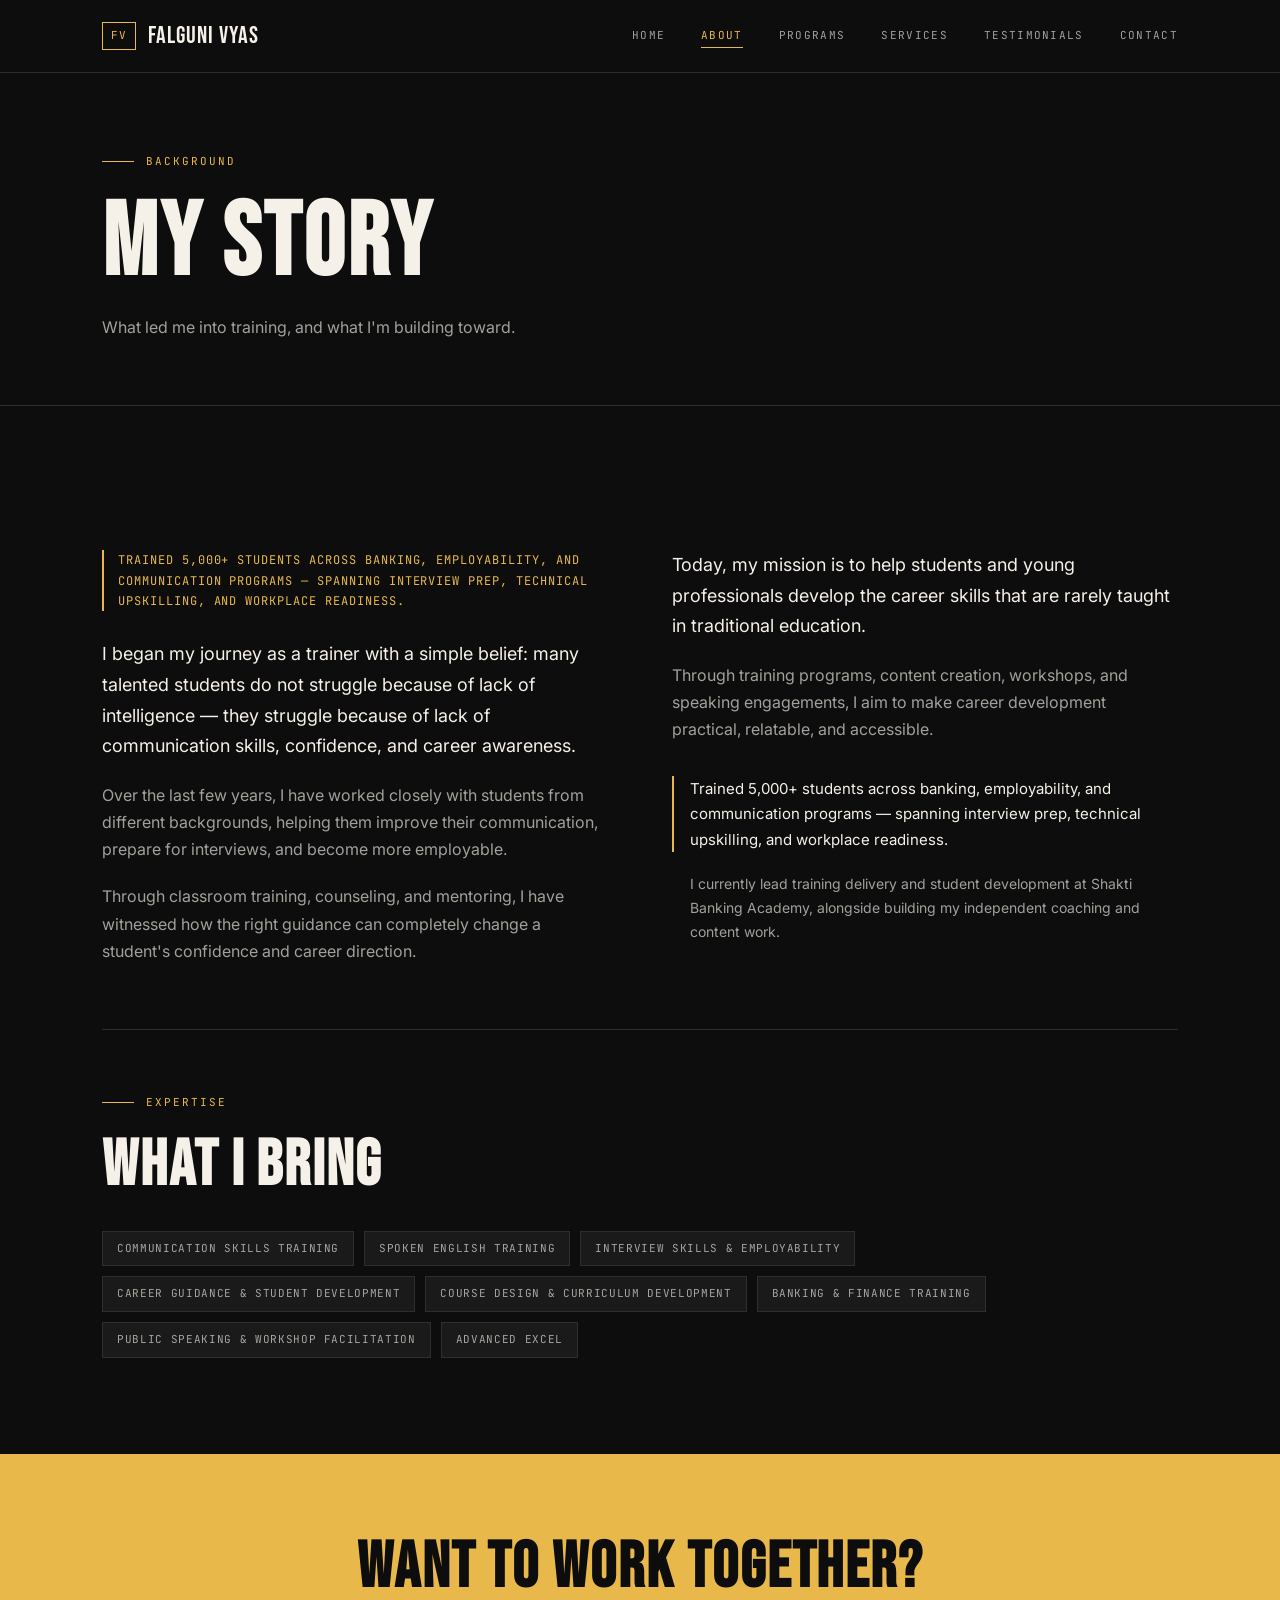
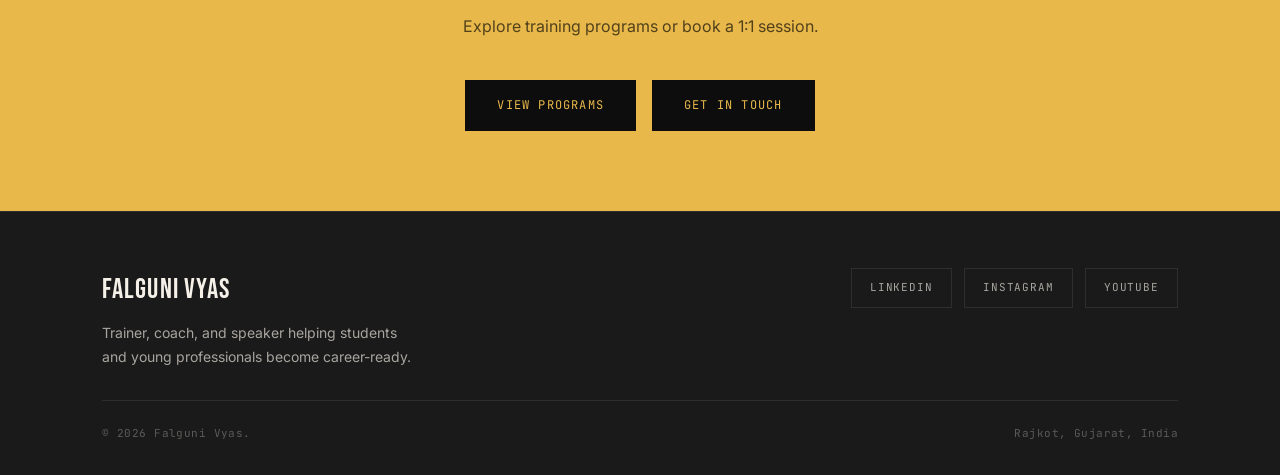
==== commit c5187b0d: "Add files via upload" ====
--- a/about.html
+++ b/about.html
@@ -35,6 +35,7 @@
     <div class="wrap">
       <div class="split-2">
         <div>
+          <p style="font-family:var(--font-mono);font-size:12px;letter-spacing:0.08em;text-transform:uppercase;color:var(--gold);border-left:2px solid var(--gold);padding-left:14px;margin-bottom:28px;">Trained 5,000+ students across banking, employability, and communication programs — spanning interview prep, technical upskilling, and workplace readiness.</p>
           <p style="font-size:18px;color:var(--white);">I began my journey as a trainer with a simple belief: many talented students do not struggle because of lack of intelligence — they struggle because of lack of communication skills, confidence, and career awareness.</p>
           <p>Over the last few years, I have worked closely with students from different backgrounds, helping them improve their communication, prepare for interviews, and become more employable.</p>
           <p>Through classroom training, counseling, and mentoring, I have witnessed how the right guidance can completely change a student's confidence and career direction.</p>
@@ -42,7 +43,7 @@
         <div>
           <p style="font-size:18px;color:var(--white);">Today, my mission is to help students and young professionals develop the career skills that are rarely taught in traditional education.</p>
           <p>Through training programs, content creation, workshops, and speaking engagements, I aim to make career development practical, relatable, and accessible.</p>
-          <p style="font-size:14px;color:var(--white-dim);margin-top:32px;border-left:2px solid var(--gold);padding-left:16px;">I currently lead training delivery and student development at Shakti Banking Academy, alongside building my independent coaching and content work.</p>
+          <p style="font-size:15px;color:var(--white);margin-top:32px;border-left:2px solid var(--gold);padding-left:16px;line-height:1.7;">Trained 5,000+ students across banking, employability, and communication programs — spanning interview prep, technical upskilling, and workplace readiness.</p><p style="font-size:14px;color:var(--white-dim);margin-top:20px;padding-left:18px;">I currently lead training delivery and student development at Shakti Banking Academy, alongside building my independent coaching and content work.</p>
         </div>
       </div>
 
--- a/style.css
+++ b/style.css
@@ -809,3 +809,488 @@
   background: var(--black-border);
   margin: 64px 0;
 }
+
+/* ============================================
+   CLARITY CODE PAGE STYLES
+   ============================================ */
+
+@import url('https://fonts.googleapis.com/css2?family=Noto+Sans+Gujarati:wght@400;500;600&display=swap');
+
+.gujarati {
+  font-family: 'Noto Sans Gujarati', 'Inter', sans-serif;
+  font-size: 15px;
+  color: var(--gold);
+  margin-top: 4px;
+  line-height: 1.7;
+}
+
+/* Services — single card hero style */
+.service-hero-card {
+  background: var(--black-card);
+  border: 1px solid var(--gold-dim);
+  padding: 56px 48px;
+  margin-top: 48px;
+  position: relative;
+  overflow: hidden;
+}
+
+.service-hero-card::before {
+  content: '';
+  position: absolute;
+  top: 0; left: 0;
+  width: 3px;
+  height: 100%;
+  background: var(--gold);
+}
+
+.service-hero-card .framework {
+  display: flex;
+  gap: 0;
+  margin: 28px 0 32px;
+  flex-wrap: wrap;
+}
+
+.framework-step {
+  display: flex;
+  align-items: center;
+  gap: 0;
+}
+
+.framework-step span {
+  font-family: var(--font-mono);
+  font-size: 12px;
+  letter-spacing: 0.1em;
+  text-transform: uppercase;
+  color: var(--black);
+  background: var(--gold);
+  padding: 8px 18px;
+  font-weight: 600;
+}
+
+.framework-arrow {
+  font-size: 18px;
+  color: var(--gold-dim);
+  padding: 0 10px;
+  display: flex;
+  align-items: center;
+}
+
+.service-meta {
+  display: flex;
+  gap: 32px;
+  margin-bottom: 32px;
+  flex-wrap: wrap;
+}
+
+.service-meta-item {
+  display: flex;
+  flex-direction: column;
+  gap: 4px;
+}
+
+.service-meta-item .label {
+  font-family: var(--font-mono);
+  font-size: 10px;
+  letter-spacing: 0.12em;
+  text-transform: uppercase;
+  color: var(--white-dim);
+}
+
+.service-meta-item .value {
+  font-family: var(--font-display);
+  font-size: 28px;
+  color: var(--gold);
+  line-height: 1;
+}
+
+/* Is This For You section */
+.for-you-grid {
+  display: grid;
+  grid-template-columns: 1fr 1fr;
+  gap: 1px;
+  background: var(--black-border);
+  border: 1px solid var(--black-border);
+  margin-top: 48px;
+}
+
+@media (max-width: 720px) {
+  .for-you-grid { grid-template-columns: 1fr; }
+}
+
+.for-you-col {
+  background: var(--black-card);
+  padding: 40px 36px;
+}
+
+.for-you-col.yes { border-top: 2px solid var(--gold); }
+.for-you-col.no { border-top: 2px solid var(--black-border); }
+
+.for-you-col h4 {
+  font-family: var(--font-display);
+  font-size: 22px;
+  letter-spacing: 0.06em;
+  margin-bottom: 24px;
+  color: var(--white);
+}
+
+.for-you-col.yes h4 { color: var(--gold); }
+
+.for-you-list {
+  list-style: none;
+  display: flex;
+  flex-direction: column;
+  gap: 16px;
+}
+
+.for-you-list li {
+  font-size: 14px;
+  color: var(--white-dim);
+  line-height: 1.6;
+  padding-left: 20px;
+  position: relative;
+}
+
+.for-you-list li::before {
+  content: '—';
+  position: absolute;
+  left: 0;
+  color: var(--gold-dim);
+  font-family: var(--font-mono);
+}
+
+.for-you-col.no .for-you-list li::before {
+  color: var(--black-border);
+}
+
+/* 5 Questions section */
+.questions-list {
+  display: flex;
+  flex-direction: column;
+  gap: 1px;
+  background: var(--black-border);
+  border: 1px solid var(--black-border);
+  margin-top: 48px;
+}
+
+.question-item {
+  background: var(--black-card);
+  padding: 40px 40px;
+  display: grid;
+  grid-template-columns: 80px 1fr;
+  gap: 24px;
+  transition: background 0.2s;
+}
+
+.question-item:hover { background: var(--black-soft); }
+
+.question-num {
+  font-family: var(--font-display);
+  font-size: 64px;
+  color: var(--black-border);
+  line-height: 1;
+  transition: color 0.2s;
+}
+
+.question-item:hover .question-num { color: var(--gold-dim); }
+
+.question-content h4 {
+  font-family: var(--font-display);
+  font-size: 26px;
+  letter-spacing: 0.03em;
+  color: var(--white);
+  margin-bottom: 4px;
+  line-height: 1.2;
+}
+
+.question-content .gujarati {
+  margin-bottom: 14px;
+  font-size: 14px;
+}
+
+.question-content p {
+  font-size: 14px;
+  color: var(--white-dim);
+  line-height: 1.65;
+  margin-bottom: 6px;
+}
+
+.question-content .gujarati-body {
+  font-family: 'Noto Sans Gujarati', sans-serif;
+  font-size: 13px;
+  color: rgba(245,240,232,0.4);
+  line-height: 1.7;
+}
+
+@media (max-width: 680px) {
+  .question-item {
+    grid-template-columns: 1fr;
+    gap: 12px;
+    padding: 28px 24px;
+  }
+  .question-num { font-size: 40px; }
+}
+
+/* Clarity CTA block */
+.clarity-cta {
+  background: var(--gold);
+  padding: 80px 0;
+  text-align: center;
+}
+
+.clarity-cta h2 { color: var(--black); }
+.clarity-cta p { color: rgba(0,0,0,0.6); margin: 12px auto 0; max-width: 480px; }
+.clarity-cta .btn-row { justify-content: center; }
+
+/* ============================================
+   CLARITY CODE PAGE STYLES
+   ============================================ */
+
+/* Services page — Clarity Card hero */
+.clarity-card-link { display: block; text-decoration: none; }
+
+.clarity-card {
+  border: 1px solid var(--gold-dim);
+  background: var(--black-card);
+  transition: background 0.2s, border-color 0.2s;
+}
+
+.clarity-card:hover {
+  background: var(--black-soft);
+  border-color: var(--gold);
+}
+
+.clarity-card-top {
+  background: var(--black);
+  border-bottom: 1px solid var(--black-border);
+  padding: 40px 40px 32px;
+}
+
+.clarity-card-body {
+  padding: 40px;
+}
+
+.clarity-framework {
+  display: flex;
+  align-items: flex-start;
+  gap: 24px;
+  margin-bottom: 40px;
+  flex-wrap: wrap;
+}
+
+.cf-step {
+  flex: 1;
+  min-width: 180px;
+}
+
+.cf-num {
+  font-family: var(--font-mono);
+  font-size: 11px;
+  color: var(--gold);
+  letter-spacing: 0.1em;
+  display: block;
+  margin-bottom: 6px;
+}
+
+.cf-label {
+  font-family: var(--font-display);
+  font-size: 28px;
+  color: var(--white);
+  letter-spacing: 0.06em;
+  display: block;
+  margin-bottom: 8px;
+}
+
+.cf-step p {
+  font-size: 14px;
+  color: var(--white-dim);
+}
+
+.cf-arrow {
+  font-size: 24px;
+  color: var(--gold-dim);
+  padding-top: 28px;
+  flex-shrink: 0;
+}
+
+.clarity-meta {
+  display: flex;
+  align-items: center;
+  gap: 40px;
+  flex-wrap: wrap;
+  border-top: 1px solid var(--black-border);
+  padding-top: 32px;
+}
+
+.clarity-detail { display: flex; flex-direction: column; gap: 6px; }
+
+.clarity-val {
+  font-family: var(--font-display);
+  font-size: 24px;
+  color: var(--white);
+  letter-spacing: 0.04em;
+}
+
+.clarity-val.gold { color: var(--gold); font-size: 32px; }
+
+/* Clarity Code full page framework */
+.clarity-framework-full {
+  display: flex;
+  align-items: flex-start;
+  gap: 32px;
+  flex-wrap: wrap;
+}
+
+.cf-block {
+  flex: 1;
+  min-width: 220px;
+  background: var(--black-card);
+  border: 1px solid var(--black-border);
+  padding: 36px 32px;
+  transition: border-color 0.2s;
+}
+
+.cf-block:hover { border-color: var(--gold-dim); }
+
+.cf-block-num {
+  font-family: var(--font-mono);
+  font-size: 11px;
+  letter-spacing: 0.14em;
+  color: var(--gold);
+  margin-bottom: 12px;
+}
+
+.cf-block-title {
+  font-family: var(--font-display);
+  font-size: 40px;
+  color: var(--white);
+  letter-spacing: 0.06em;
+  margin-bottom: 16px;
+}
+
+.cf-block p { font-size: 15px; line-height: 1.65; }
+
+.cf-block-arrow {
+  font-size: 32px;
+  color: var(--gold-dim);
+  padding-top: 56px;
+  flex-shrink: 0;
+}
+
+/* Is This For You */
+.ify-grid {
+  display: grid;
+  grid-template-columns: 1fr 1fr;
+  gap: 1px;
+  background: var(--black-border);
+  border: 1px solid var(--black-border);
+}
+
+@media (max-width: 760px) { .ify-grid { grid-template-columns: 1fr; } }
+
+.ify-col {
+  background: var(--black-card);
+  padding: 40px 36px;
+}
+
+.ify-head {
+  display: flex;
+  align-items: center;
+  gap: 14px;
+  margin-bottom: 28px;
+}
+
+.ify-icon {
+  width: 32px;
+  height: 32px;
+  border: 1px solid var(--gold);
+  color: var(--gold);
+  display: flex;
+  align-items: center;
+  justify-content: center;
+  font-size: 14px;
+  flex-shrink: 0;
+}
+
+.ify-head h3 {
+  font-family: var(--font-display);
+  font-size: 22px;
+  letter-spacing: 0.04em;
+}
+
+.ify-list {
+  list-style: none;
+  display: flex;
+  flex-direction: column;
+  gap: 18px;
+}
+
+.ify-list li {
+  font-size: 15px;
+  color: var(--white-dim);
+  line-height: 1.6;
+  padding-left: 16px;
+  border-left: 1px solid var(--black-border);
+}
+
+.ify-yes .ify-list li { border-left-color: var(--gold-dim); }
+
+/* 5 Questions */
+.q5-list {
+  display: flex;
+  flex-direction: column;
+  gap: 1px;
+  background: var(--black-border);
+  border: 1px solid var(--black-border);
+}
+
+.q5-item {
+  display: grid;
+  grid-template-columns: 80px 1fr;
+  gap: 0;
+  background: var(--black-card);
+  transition: background 0.2s;
+}
+
+.q5-item:hover { background: var(--black-soft); }
+
+.q5-num {
+  font-family: var(--font-display);
+  font-size: 48px;
+  color: var(--black-border);
+  padding: 36px 24px;
+  border-right: 1px solid var(--black-border);
+  line-height: 1;
+  transition: color 0.2s;
+}
+
+.q5-item:hover .q5-num { color: var(--gold-dim); }
+
+.q5-content {
+  padding: 32px 36px;
+}
+
+.q5-q {
+  font-family: var(--font-body);
+  font-size: 17px;
+  font-weight: 600;
+  color: var(--white);
+  line-height: 1.45;
+  margin-bottom: 4px;
+}
+
+.q5-a {
+  font-size: 14px;
+  color: var(--white-dim);
+  margin-top: 12px;
+  line-height: 1.65;
+}
+
+@media (max-width: 620px) {
+  .q5-item { grid-template-columns: 1fr; }
+  .q5-num { padding: 24px 24px 0; border-right: none; font-size: 36px; }
+  .q5-content { padding: 16px 24px 28px; }
+  .clarity-framework { flex-direction: column; }
+  .cf-arrow { display: none; }
+  .cf-block-arrow { display: none; }
+  .clarity-framework-full { flex-direction: column; }
+}
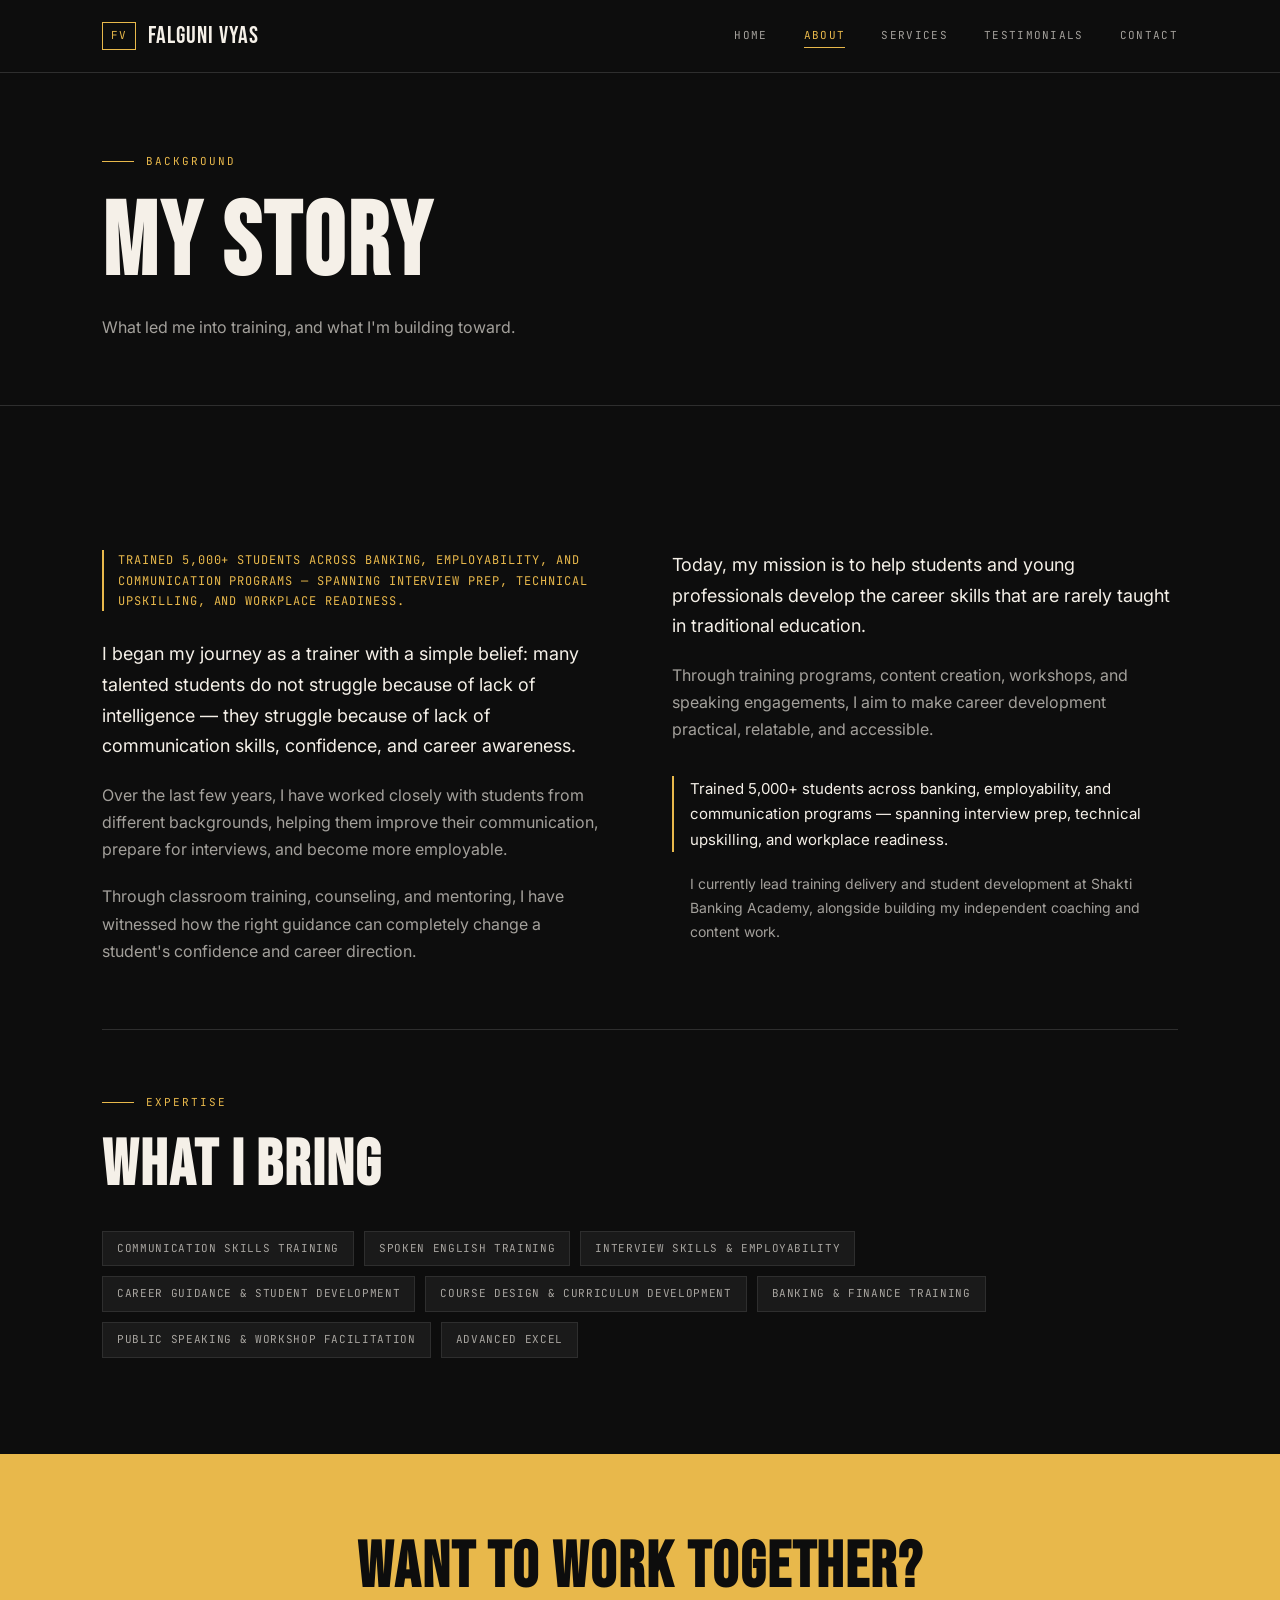
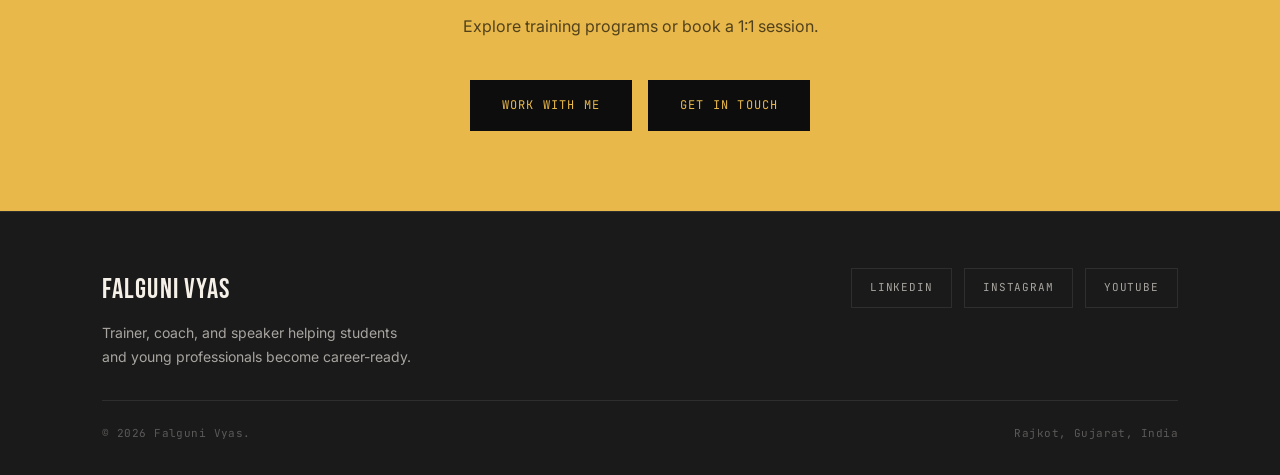
==== commit 1ea0722b: "Add files via upload" ====
--- a/about.html
+++ b/about.html
@@ -13,7 +13,6 @@
     <ul class="nav-links">
       <li><a href="index.html">Home</a></li>
       <li><a href="about.html" class="active">About</a></li>
-      <li><a href="programs.html">Programs</a></li>
       <li><a href="services.html">Services</a></li>
       <li><a href="testimonials.html">Testimonials</a></li>
       <li><a href="contact.html">Contact</a></li>
@@ -69,7 +68,7 @@
       <h2>WANT TO WORK TOGETHER?</h2>
       <p>Explore training programs or book a 1:1 session.</p>
       <div class="btn-row">
-        <a href="programs.html" class="btn btn-dark">View Programs</a>
+        <a href="services.html" class="btn btn-dark">Work With Me</a>
         <a href="contact.html" class="btn btn-dark">Get in Touch</a>
       </div>
     </div>
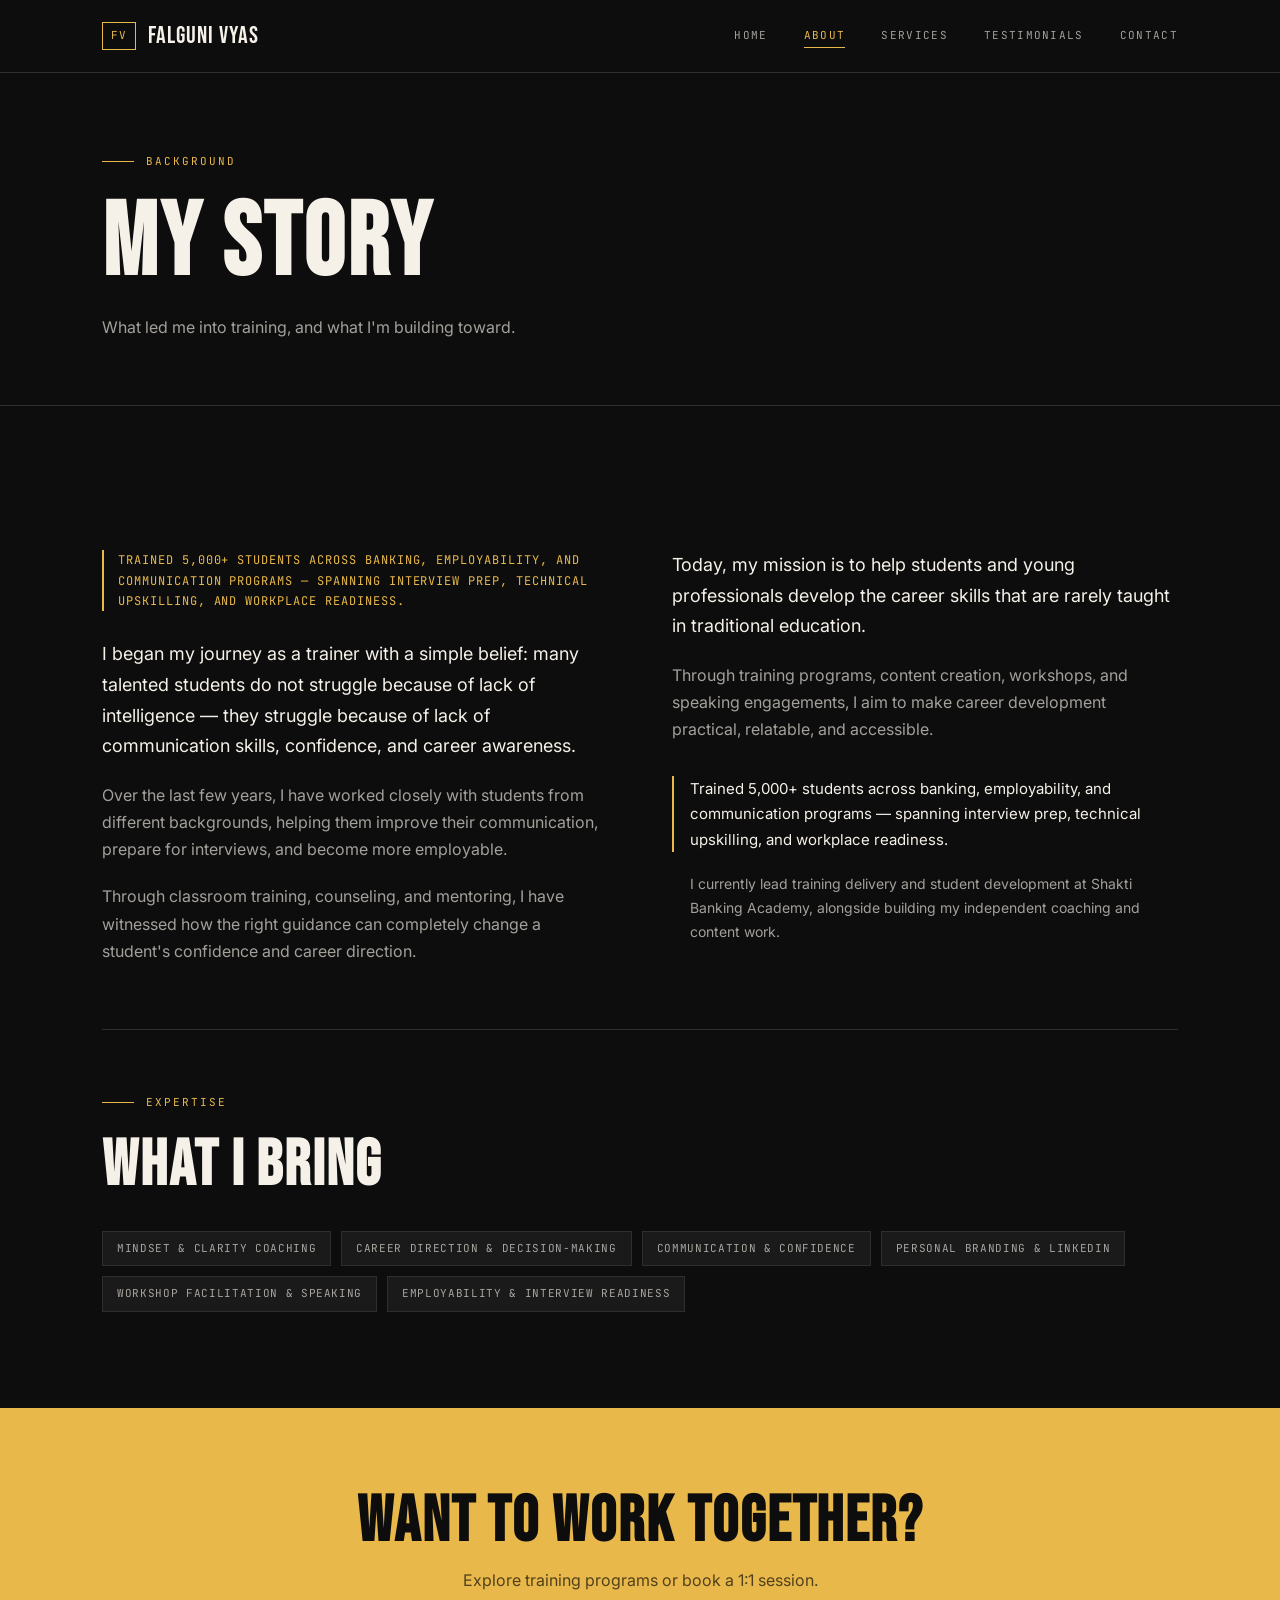
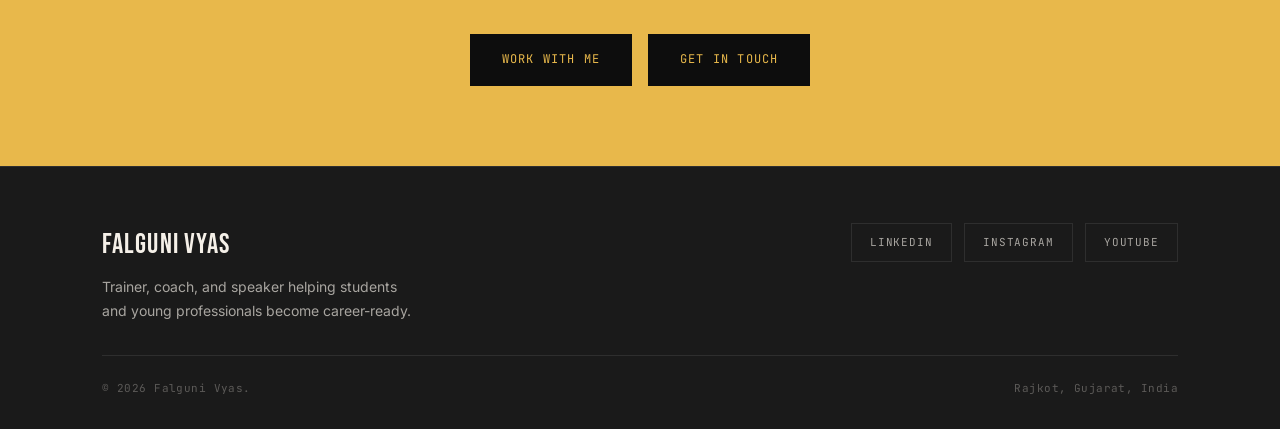
==== commit 5d48f58e: "Add files via upload" ====
--- a/about.html
+++ b/about.html
@@ -50,15 +50,13 @@
 
       <div class="eyebrow">Expertise</div>
       <h2>WHAT I BRING</h2>
-      <div class="credential-tags">
-        <span>Communication Skills Training</span>
-        <span>Spoken English Training</span>
-        <span>Interview Skills & Employability</span>
-        <span>Career Guidance & Student Development</span>
-        <span>Course Design & Curriculum Development</span>
-        <span>Banking & Finance Training</span>
-        <span>Public Speaking & Workshop Facilitation</span>
-        <span>Advanced Excel</span>
+            <div class="credential-tags">
+        <span>Mindset &amp; Clarity Coaching</span>
+        <span>Career Direction &amp; Decision-Making</span>
+        <span>Communication &amp; Confidence</span>
+        <span>Personal Branding &amp; LinkedIn</span>
+        <span>Workshop Facilitation &amp; Speaking</span>
+        <span>Employability &amp; Interview Readiness</span>
       </div>
     </div>
   </section>
